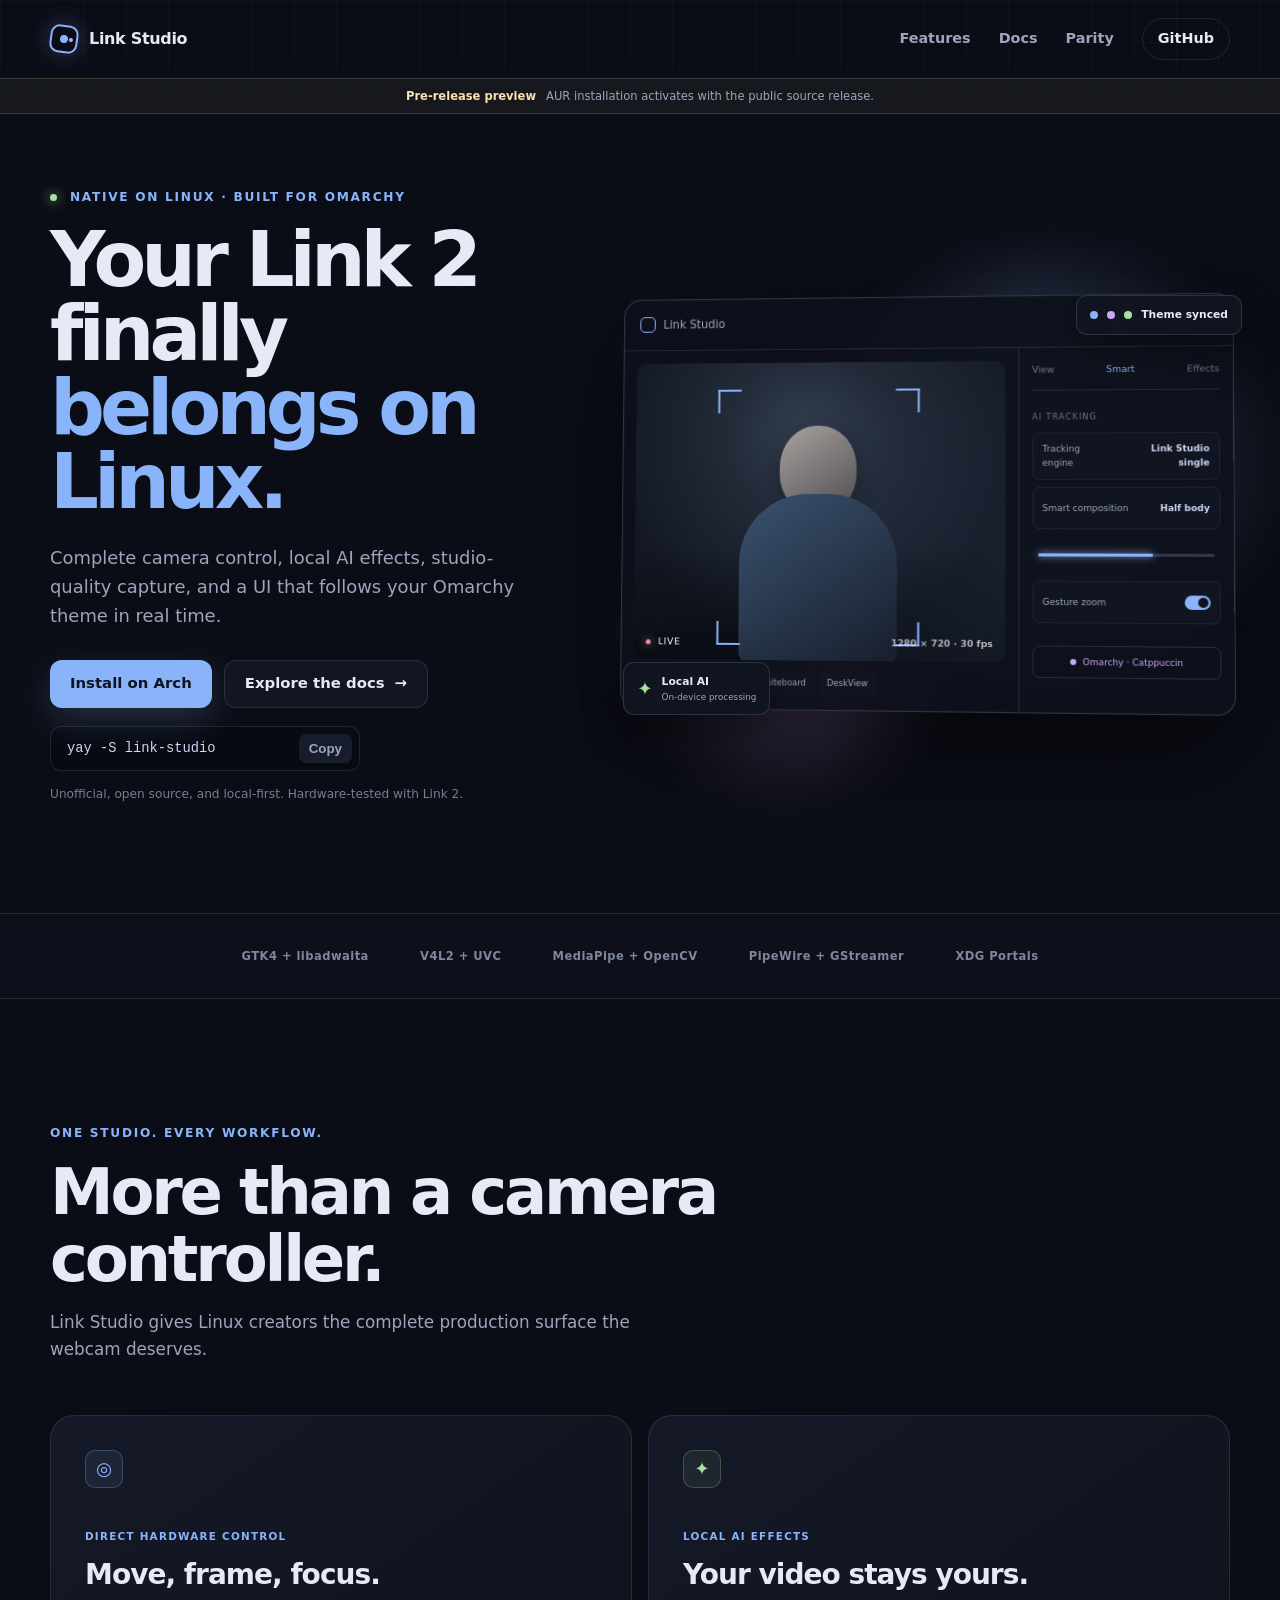
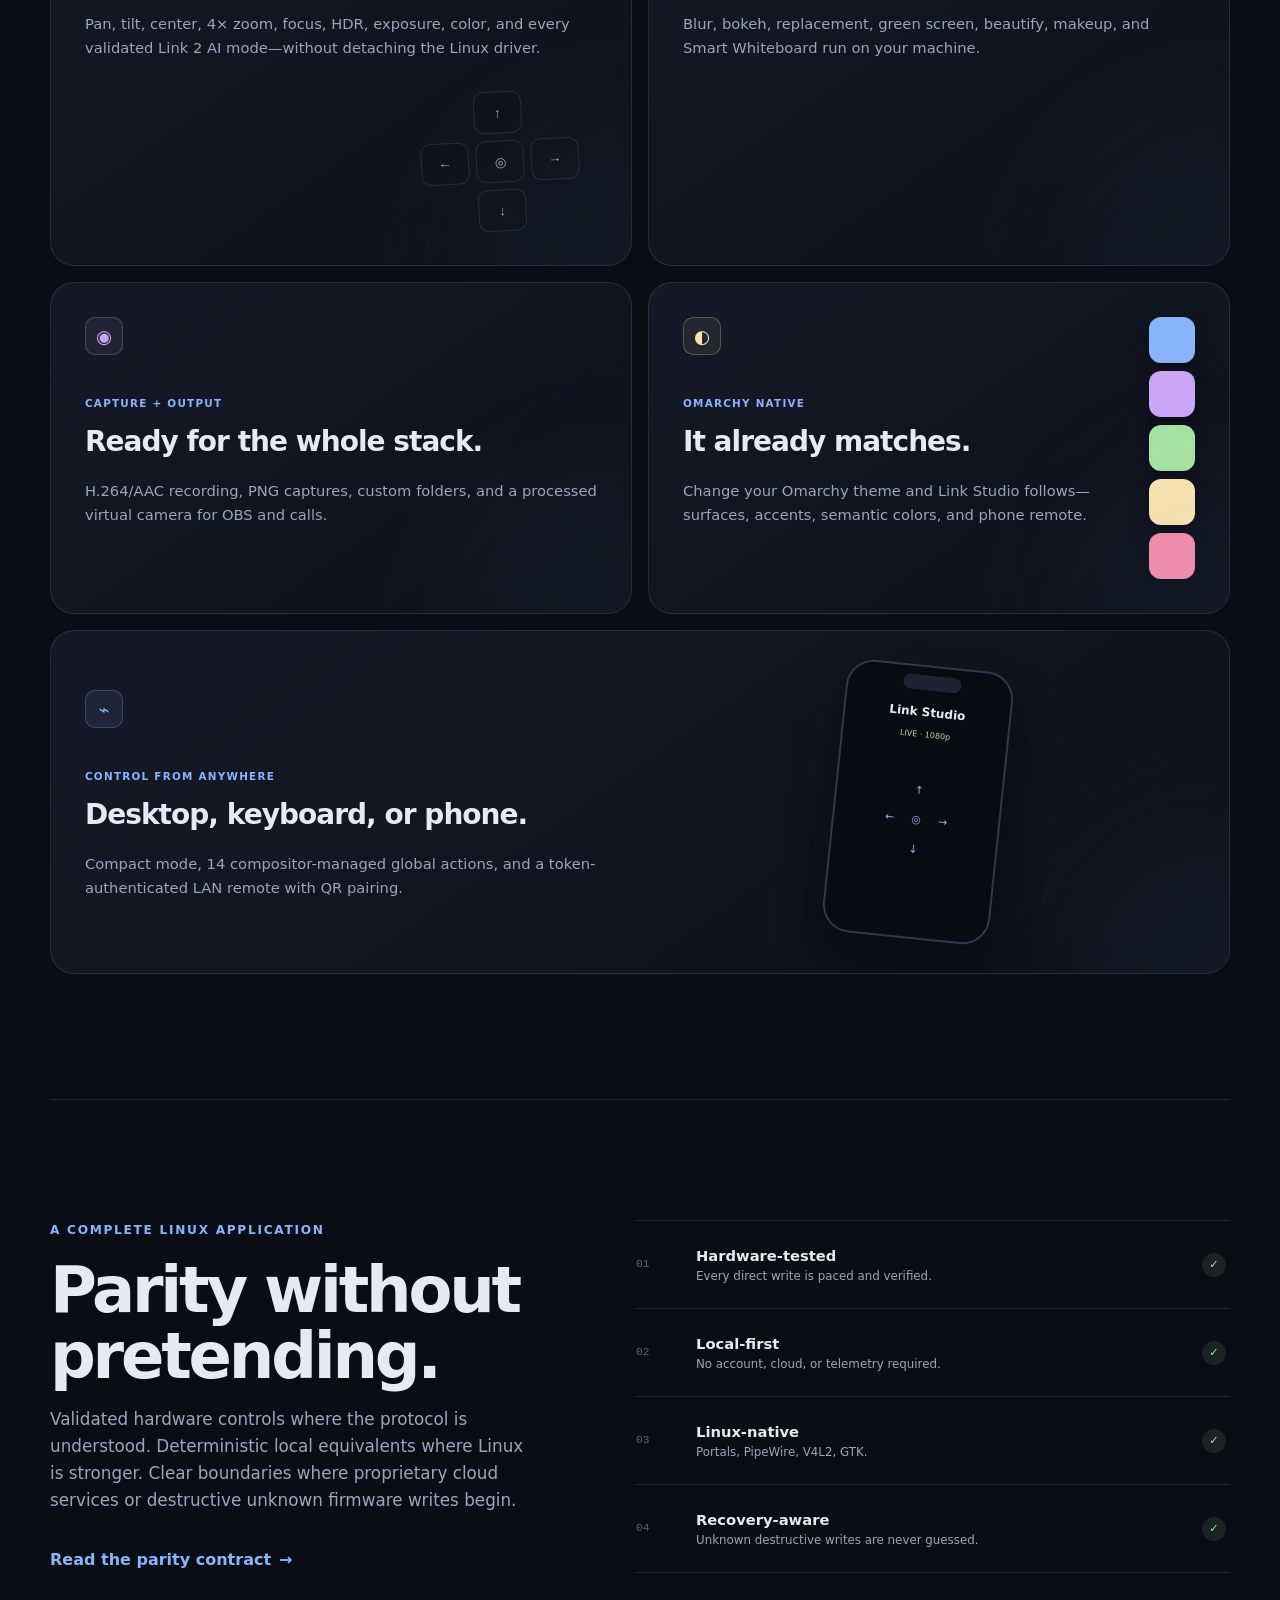
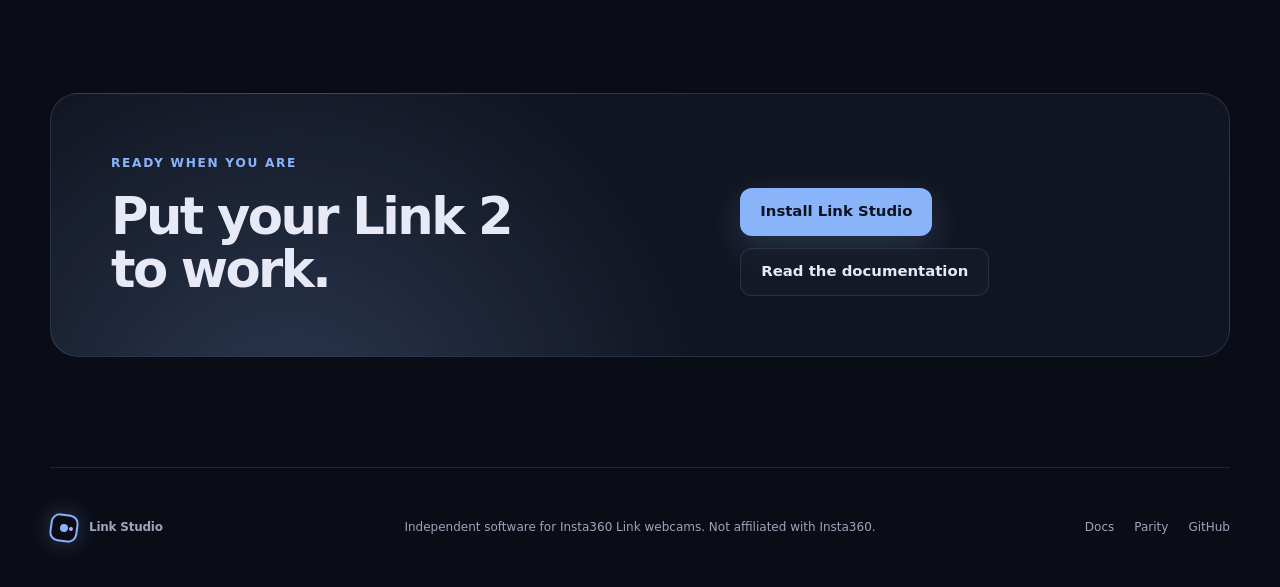
==== site/index.html @ 76ee7421 "Initial Link Studio 1.0 release" ====
<!doctype html>
<html lang="en">
  <head>
    <meta charset="utf-8">
    <meta name="viewport" content="width=device-width, initial-scale=1">
    <meta name="theme-color" content="#101019">
    <meta name="description" content="Link Studio is the complete native Linux controller for Insta360 Link webcams, built for Omarchy.">
    <meta property="og:title" content="Link Studio — Insta360 Link control for Linux">
    <meta property="og:description" content="Native controls, local AI effects, recording, remote control, and automatic Omarchy theming.">
    <meta property="og:type" content="website">
    <meta property="og:url" content="https://jweaver60.github.io/link-studio/">
    <meta property="og:image" content="https://jweaver60.github.io/link-studio/assets/og.png">
    <meta name="twitter:card" content="summary_large_image">
    <meta name="twitter:title" content="Link Studio — Insta360 Link control for Linux">
    <meta name="twitter:description" content="Your Link 2 finally belongs on Linux.">
    <meta name="twitter:image" content="https://jweaver60.github.io/link-studio/assets/og.png">
    <title>Link Studio — Insta360 Link control for Linux</title>
    <link rel="stylesheet" href="assets/styles.css">
    <script src="assets/site.js" defer></script>
  </head>
  <body>
    <a class="skip-link" href="#main">Skip to content</a>
    <header class="site-header">
      <a class="brand" href="./" aria-label="Link Studio home">
        <span class="brand-mark" aria-hidden="true"><span></span></span>
        <span>Link Studio</span>
      </a>
      <nav aria-label="Main navigation">
        <a href="#features">Features</a>
        <a href="docs/">Docs</a>
        <a href="docs/parity.html">Parity</a>
        <a class="nav-github" href="https://github.com/jweaver60/link-studio">GitHub</a>
      </nav>
    </header>
    <div class="preview-banner"><strong>Pre-release preview</strong><span>AUR installation activates with the public source release.</span></div>

    <main id="main">
      <section class="hero section-shell">
        <div class="hero-copy">
          <p class="eyebrow"><span class="status-dot"></span> Native on Linux · Built for Omarchy</p>
          <h1>Your Link 2 finally<br><span>belongs on Linux.</span></h1>
          <p class="hero-lede">Complete camera control, local AI effects, studio-quality capture,
            and a UI that follows your Omarchy theme in real time.</p>
          <div class="hero-actions">
            <a class="button primary" href="docs/installation.html">Install on Arch</a>
            <a class="button secondary" href="docs/">Explore the docs <span aria-hidden="true">→</span></a>
          </div>
          <div class="install-command" aria-label="Install command">
            <code>yay -S link-studio</code>
            <button type="button" data-copy="yay -S link-studio" aria-label="Copy install command">Copy</button>
          </div>
          <p class="microcopy">Unofficial, open source, and local-first. Hardware-tested with Link 2.</p>
        </div>

        <div class="product-stage" aria-label="Stylized Link Studio application preview">
          <div class="ambient ambient-one"></div>
          <div class="ambient ambient-two"></div>
          <div class="app-window">
            <div class="window-bar">
              <div class="window-title"><span class="mini-mark"></span> Link Studio</div>
              <div class="window-device"><span class="status-dot"></span> Insta360 Link 2</div>
            </div>
            <div class="app-body">
              <div class="preview-pane">
                <div class="camera-feed">
                  <div class="focus-frame"><span></span><span></span><span></span><span></span></div>
                  <div class="subject-silhouette" aria-hidden="true">
                    <span class="head"></span><span class="body"></span>
                  </div>
                  <div class="feed-label"><span class="live-dot"></span> LIVE <b>1280 × 720 · 30 fps</b></div>
                </div>
                <div class="mode-row">
                  <span class="mode active">Normal</span><span class="mode">AI Tracking</span>
                  <span class="mode">Whiteboard</span><span class="mode">DeskView</span>
                </div>
              </div>
              <div class="control-pane">
                <div class="control-tabs"><span>View</span><span class="active">Smart</span><span>Effects</span></div>
                <p class="control-label">AI TRACKING</p>
                <div class="control-row"><span>Tracking engine</span><b>Link Studio single</b></div>
                <div class="control-row"><span>Smart composition</span><b>Half body</b></div>
                <div class="slider"><span></span></div>
                <div class="switch-row"><span>Gesture zoom</span><i></i></div>
                <div class="theme-chip"><span></span> Omarchy · Catppuccin</div>
              </div>
            </div>
          </div>
          <div class="float-card float-ai"><span class="float-icon">✦</span><div><b>Local AI</b><small>On-device processing</small></div></div>
          <div class="float-card float-theme"><span class="palette-dot blue"></span><span class="palette-dot mauve"></span><span class="palette-dot green"></span><b>Theme synced</b></div>
        </div>
      </section>

      <section class="trust-strip" aria-label="Highlights">
        <span>GTK4 + libadwaita</span><span>V4L2 + UVC</span><span>MediaPipe + OpenCV</span>
        <span>PipeWire + GStreamer</span><span>XDG Portals</span>
      </section>

      <section class="features section-shell" id="features">
        <div class="section-heading">
          <p class="eyebrow">One studio. Every workflow.</p>
          <h2>More than a camera controller.</h2>
          <p>Link Studio gives Linux creators the complete production surface the webcam deserves.</p>
        </div>
        <div class="bento-grid">
          <article class="feature-card feature-large">
            <div class="feature-icon">◎</div>
            <p class="card-kicker">DIRECT HARDWARE CONTROL</p>
            <h3>Move, frame, focus.</h3>
            <p>Pan, tilt, center, 4× zoom, focus, HDR, exposure, color, and every validated Link 2 AI mode—without detaching the Linux driver.</p>
            <div class="ptz-demo" aria-hidden="true"><button>↑</button><button>←</button><button class="center">◎</button><button>→</button><button>↓</button></div>
          </article>
          <article class="feature-card">
            <div class="feature-icon accent-green">✦</div>
            <p class="card-kicker">LOCAL AI EFFECTS</p>
            <h3>Your video stays yours.</h3>
            <p>Blur, bokeh, replacement, green screen, beautify, makeup, and Smart Whiteboard run on your machine.</p>
          </article>
          <article class="feature-card">
            <div class="feature-icon accent-mauve">◉</div>
            <p class="card-kicker">CAPTURE + OUTPUT</p>
            <h3>Ready for the whole stack.</h3>
            <p>H.264/AAC recording, PNG captures, custom folders, and a processed virtual camera for OBS and calls.</p>
          </article>
          <article class="feature-card theme-card">
            <div>
              <div class="feature-icon accent-yellow">◐</div>
              <p class="card-kicker">OMARCHY NATIVE</p>
              <h3>It already matches.</h3>
              <p>Change your Omarchy theme and Link Studio follows—surfaces, accents, semantic colors, and phone remote.</p>
            </div>
            <div class="palette" aria-label="Catppuccin-inspired color palette">
              <span style="--swatch:#89b4fa"></span><span style="--swatch:#cba6f7"></span>
              <span style="--swatch:#a6e3a1"></span><span style="--swatch:#f9e2af"></span>
              <span style="--swatch:#f38ba8"></span>
            </div>
          </article>
          <article class="feature-card feature-wide">
            <div class="feature-copy">
              <div class="feature-icon">⌁</div>
              <p class="card-kicker">CONTROL FROM ANYWHERE</p>
              <h3>Desktop, keyboard, or phone.</h3>
              <p>Compact mode, 14 compositor-managed global actions, and a token-authenticated LAN remote with QR pairing.</p>
            </div>
            <div class="remote-demo" aria-hidden="true"><div class="phone"><span class="notch"></span><b>Link Studio</b><small>LIVE · 1080p</small><div class="remote-pad">↑<br>← ◎ →<br>↓</div></div></div>
          </article>
        </div>
      </section>

      <section class="parity-section section-shell">
        <div class="parity-copy">
          <p class="eyebrow">A complete Linux application</p>
          <h2>Parity without pretending.</h2>
          <p>Validated hardware controls where the protocol is understood. Deterministic local equivalents where Linux is stronger. Clear boundaries where proprietary cloud services or destructive unknown firmware writes begin.</p>
          <a class="text-link" href="docs/parity.html">Read the parity contract <span aria-hidden="true">→</span></a>
        </div>
        <div class="parity-list">
          <div><span>01</span><p><b>Hardware-tested</b><small>Every direct write is paced and verified.</small></p><i>✓</i></div>
          <div><span>02</span><p><b>Local-first</b><small>No account, cloud, or telemetry required.</small></p><i>✓</i></div>
          <div><span>03</span><p><b>Linux-native</b><small>Portals, PipeWire, V4L2, GTK.</small></p><i>✓</i></div>
          <div><span>04</span><p><b>Recovery-aware</b><small>Unknown destructive writes are never guessed.</small></p><i>✓</i></div>
        </div>
      </section>

      <section class="cta section-shell">
        <div>
          <p class="eyebrow">Ready when you are</p>
          <h2>Put your Link 2 to work.</h2>
        </div>
        <div class="cta-actions">
          <a class="button primary" href="docs/installation.html">Install Link Studio</a>
          <a class="button secondary" href="docs/">Read the documentation</a>
        </div>
      </section>
    </main>

    <footer>
      <div class="brand"><span class="brand-mark" aria-hidden="true"><span></span></span><span>Link Studio</span></div>
      <p>Independent software for Insta360 Link webcams. Not affiliated with Insta360.</p>
      <div><a href="docs/">Docs</a><a href="docs/parity.html">Parity</a><a href="https://github.com/jweaver60/link-studio">GitHub</a></div>
    </footer>
    <div class="copy-toast" role="status" aria-live="polite">Copied to clipboard</div>
  </body>
</html>
---- site/assets/styles.css ----
:root {
  color-scheme: dark;
  --bg: #0b0d16;
  --surface: #111521;
  --surface-2: #181d2c;
  --line: rgba(205, 214, 244, 0.12);
  --text: #e7eaf6;
  --muted: #9ca5bc;
  --blue: #89b4fa;
  --blue-bright: #a6c8ff;
  --green: #a6e3a1;
  --mauve: #cba6f7;
  --yellow: #f9e2af;
  --red: #f38ba8;
  --max: 1180px;
  --radius: 24px;
  font-family: Inter, ui-sans-serif, system-ui, -apple-system, BlinkMacSystemFont, "Segoe UI", sans-serif;
}

* { box-sizing: border-box; }
html { scroll-behavior: smooth; }
body { margin: 0; background: var(--bg); color: var(--text); line-height: 1.6; overflow-x: hidden; }
body::before { content: ""; position: fixed; inset: 0; z-index: -2; background-image: linear-gradient(rgba(137,180,250,.035) 1px, transparent 1px), linear-gradient(90deg, rgba(137,180,250,.035) 1px, transparent 1px); background-size: 42px 42px; mask-image: linear-gradient(to bottom, black, transparent 75%); }
a { color: inherit; text-decoration: none; }
button, a { -webkit-tap-highlight-color: transparent; }
.skip-link { position: fixed; left: 1rem; top: -4rem; z-index: 100; padding: .7rem 1rem; background: var(--blue); color: #10131d; border-radius: 10px; font-weight: 750; }
.skip-link:focus { top: 1rem; }
.site-header { width: min(calc(100% - 40px), var(--max)); height: 78px; margin: 0 auto; display: flex; align-items: center; justify-content: space-between; }
.brand { display: inline-flex; gap: 11px; align-items: center; font-weight: 780; letter-spacing: -.02em; }
.brand-mark { width: 28px; height: 28px; display: grid; place-items: center; border: 2px solid var(--blue); border-radius: 9px; transform: rotate(8deg); box-shadow: 0 0 22px rgba(137,180,250,.28); }
.brand-mark span { display: block; width: 8px; height: 8px; background: var(--blue); border-radius: 50%; box-shadow: 7px 0 0 -2px var(--mauve); }
nav { display: flex; align-items: center; gap: 28px; color: var(--muted); font-size: .9rem; font-weight: 620; }
nav a:hover, nav a:focus-visible { color: var(--text); }
.nav-github { padding: 8px 15px; border: 1px solid var(--line); border-radius: 999px; color: var(--text); }
.preview-banner { min-height: 36px; padding: 7px 20px; display: flex; align-items: center; justify-content: center; gap: 10px; border-block: 1px solid rgba(249,226,175,.16); background: rgba(249,226,175,.05); color: var(--muted); font-size: .72rem; }
.preview-banner strong { color: var(--yellow); }
.section-shell { width: min(calc(100% - 40px), var(--max)); margin-inline: auto; }
.hero { min-height: 690px; padding: 74px 0 96px; display: grid; grid-template-columns: .9fr 1.1fr; align-items: center; gap: 64px; }
.eyebrow { margin: 0 0 16px; color: var(--blue); font-size: .76rem; letter-spacing: .14em; text-transform: uppercase; font-weight: 820; }
.status-dot, .live-dot { display: inline-block; width: 7px; height: 7px; margin-right: 7px; background: var(--green); border-radius: 50%; box-shadow: 0 0 12px rgba(166,227,161,.85); }
h1, h2, h3, p { text-wrap: pretty; }
h1 { margin: 0; max-width: 700px; font-size: clamp(3.2rem, 6vw, 5.9rem); line-height: .96; letter-spacing: -.065em; font-weight: 820; }
h1 span { color: var(--blue); }
.hero-lede { max-width: 590px; margin: 26px 0 30px; font-size: 1.12rem; color: var(--muted); }
.hero-actions, .cta-actions { display: flex; align-items: center; gap: 12px; flex-wrap: wrap; }
.button { min-height: 48px; display: inline-flex; align-items: center; justify-content: center; gap: 10px; padding: 0 20px; border-radius: 12px; font-weight: 760; font-size: .93rem; transition: transform .18s ease, border-color .18s ease, background .18s ease; }
.button:hover { transform: translateY(-2px); }
.button:focus-visible, button:focus-visible, a:focus-visible { outline: 2px solid var(--blue); outline-offset: 3px; }
.button.primary { background: var(--blue); color: #10131d; box-shadow: 0 12px 36px rgba(137,180,250,.2); }
.button.secondary { border: 1px solid var(--line); background: rgba(24,29,44,.65); }
.install-command { width: fit-content; min-width: 310px; margin-top: 18px; padding: 7px 7px 7px 16px; display: flex; align-items: center; justify-content: space-between; gap: 18px; border: 1px solid var(--line); background: #080a11; border-radius: 11px; color: #cdd6f4; }
.install-command code { font-size: .86rem; }
.install-command button { appearance: none; border: 0; padding: 7px 10px; border-radius: 7px; background: var(--surface-2); color: var(--muted); cursor: pointer; font-weight: 700; }
.microcopy { margin-top: 14px; color: #747e95; font-size: .76rem; }
.product-stage { position: relative; min-height: 510px; display: grid; place-items: center; perspective: 1200px; }
.ambient { position: absolute; border-radius: 50%; filter: blur(40px); opacity: .28; }
.ambient-one { width: 360px; height: 360px; background: var(--blue); right: 0; top: 40px; }
.ambient-two { width: 240px; height: 240px; background: var(--mauve); left: 50px; bottom: 0; }
.app-window { position: relative; z-index: 2; width: min(650px, 100%); overflow: hidden; border: 1px solid rgba(205,214,244,.18); border-radius: 18px; background: rgba(13,16,27,.94); box-shadow: 0 38px 100px rgba(0,0,0,.55), 0 0 0 1px rgba(137,180,250,.04) inset; transform: rotateY(-4deg) rotateX(2deg); }
.window-bar { height: 52px; padding: 0 16px; display: flex; align-items: center; justify-content: space-between; border-bottom: 1px solid var(--line); font-size: .72rem; color: var(--muted); }
.window-title, .window-device { display: flex; align-items: center; gap: 8px; }
.window-device .status-dot { margin: 0; width: 6px; height: 6px; }
.mini-mark { width: 16px; height: 16px; border: 1px solid var(--blue); border-radius: 5px; }
.app-body { display: grid; grid-template-columns: 1fr 210px; min-height: 360px; }
.preview-pane { padding: 13px; border-right: 1px solid var(--line); }
.camera-feed { height: 300px; position: relative; overflow: hidden; border-radius: 11px; background: radial-gradient(circle at 47% 25%, #354052 0, #222a38 28%, #121722 69%); }
.camera-feed::before { content: ""; position: absolute; inset: 0; background: linear-gradient(115deg, transparent 45%, rgba(137,180,250,.07)), linear-gradient(to top, rgba(6,8,13,.64), transparent 38%); }
.subject-silhouette { position: absolute; left: 50%; bottom: -8px; width: 170px; height: 260px; transform: translateX(-50%); }
.subject-silhouette .head { position: absolute; width: 78px; height: 88px; left: 46px; top: 16px; background: linear-gradient(145deg, #a9a3a0, #504c50); border-radius: 48% 48% 44% 44%; box-shadow: 0 4px 25px rgba(0,0,0,.35); }
.subject-silhouette .body { position: absolute; left: 5px; bottom: 0; width: 160px; height: 175px; background: linear-gradient(145deg, #3a526f, #171d2b); border-radius: 70px 70px 18px 18px; }
.focus-frame { position: absolute; z-index: 3; width: 205px; height: 258px; left: 50%; top: 27px; transform: translateX(-50%); }
.focus-frame span { position: absolute; width: 24px; height: 24px; border-color: var(--blue); border-style: solid; }
.focus-frame span:nth-child(1) { left: 0; top: 0; border-width: 2px 0 0 2px; }
.focus-frame span:nth-child(2) { right: 0; top: 0; border-width: 2px 2px 0 0; }
.focus-frame span:nth-child(3) { left: 0; bottom: 0; border-width: 0 0 2px 2px; }
.focus-frame span:nth-child(4) { right: 0; bottom: 0; border-width: 0 2px 2px 0; }
.feed-label { position: absolute; left: 12px; right: 12px; bottom: 10px; z-index: 4; color: #fff; font-size: .58rem; letter-spacing: .08em; }
.feed-label b { float: right; color: rgba(255,255,255,.68); font-weight: 600; letter-spacing: 0; }
.live-dot { width: 5px; height: 5px; margin-right: 4px; background: var(--red); box-shadow: 0 0 8px rgba(243,139,168,.8); }
.mode-row { display: flex; gap: 5px; padding-top: 10px; }
.mode { padding: 5px 7px; font-size: .53rem; color: var(--muted); background: var(--surface); border: 1px solid transparent; border-radius: 6px; }
.mode.active { color: var(--blue); border-color: rgba(137,180,250,.25); background: rgba(137,180,250,.08); }
.control-pane { padding: 15px 13px; }
.control-tabs { display: flex; justify-content: space-between; padding-bottom: 12px; border-bottom: 1px solid var(--line); font-size: .58rem; color: #6f7890; }
.control-tabs .active { color: var(--blue); }
.control-label { margin: 20px 0 9px; font-size: .52rem; letter-spacing: .12em; color: #687188; }
.control-row, .switch-row { min-height: 42px; margin-bottom: 7px; padding: 8px 9px; display: flex; align-items: center; justify-content: space-between; gap: 8px; background: var(--surface); border: 1px solid rgba(205,214,244,.07); border-radius: 7px; font-size: .56rem; color: var(--muted); }
.control-row b { max-width: 90px; text-align: right; color: #cdd6f4; font-weight: 600; }
.slider { height: 3px; margin: 24px 6px; border-radius: 5px; background: #30374a; }
.slider span { display: block; width: 65%; height: 100%; background: var(--blue); box-shadow: 0 0 7px var(--blue); }
.switch-row i { width: 25px; height: 14px; position: relative; border-radius: 10px; background: var(--blue); }
.switch-row i::after { content: ""; position: absolute; right: 2px; top: 2px; width: 10px; height: 10px; border-radius: 50%; background: #10131d; }
.theme-chip { margin-top: 22px; padding: 8px; text-align: center; border: 1px solid rgba(203,166,247,.17); border-radius: 7px; color: var(--mauve); font-size: .55rem; }
.theme-chip span { display: inline-block; width: 6px; height: 6px; margin-right: 4px; border-radius: 50%; background: var(--mauve); }
.float-card { position: absolute; z-index: 4; padding: 10px 13px; display: flex; align-items: center; gap: 9px; border: 1px solid rgba(205,214,244,.15); border-radius: 11px; background: rgba(17,21,33,.92); box-shadow: 0 16px 40px rgba(0,0,0,.36); backdrop-filter: blur(12px); }
.float-ai { left: 7px; bottom: 42px; }
.float-ai b, .float-ai small { display: block; }
.float-ai b, .float-theme b { font-size: .67rem; }
.float-ai small { color: var(--muted); font-size: .55rem; }
.float-icon { color: var(--green); font-size: 1.15rem; }
.float-theme { top: 48px; right: -12px; }
.palette-dot { width: 8px; height: 8px; border-radius: 50%; }
.palette-dot.blue { background: var(--blue); }.palette-dot.mauve { background: var(--mauve); }.palette-dot.green { background: var(--green); }
.trust-strip { min-height: 86px; padding: 0 20px; display: flex; align-items: center; justify-content: center; gap: clamp(20px, 4vw, 56px); flex-wrap: wrap; border-block: 1px solid var(--line); background: rgba(17,21,33,.5); color: #7e879d; font-size: .72rem; font-weight: 730; letter-spacing: .04em; }
.features { padding: 125px 0; }
.section-heading { max-width: 720px; margin-bottom: 52px; }
h2 { margin: 0; font-size: clamp(2.4rem, 5vw, 4.2rem); line-height: 1.04; letter-spacing: -.05em; }
.section-heading > p:last-child, .parity-copy > p:not(.eyebrow) { max-width: 620px; color: var(--muted); font-size: 1.05rem; }
.bento-grid { display: grid; grid-template-columns: repeat(2, 1fr); gap: 16px; }
.feature-card { min-height: 330px; position: relative; overflow: hidden; padding: 34px; border: 1px solid var(--line); border-radius: var(--radius); background: linear-gradient(145deg, rgba(24,29,44,.8), rgba(14,17,27,.86)); }
.feature-card::after { content: ""; width: 260px; height: 260px; position: absolute; right: -120px; bottom: -140px; border-radius: 50%; background: var(--blue); filter: blur(90px); opacity: .08; }
.feature-large { min-height: 430px; }
.feature-wide { grid-column: 1 / -1; min-height: 310px; display: grid; grid-template-columns: 1fr 1fr; }
.feature-icon { width: 38px; height: 38px; display: grid; place-items: center; margin-bottom: 40px; border: 1px solid rgba(137,180,250,.26); border-radius: 10px; color: var(--blue); background: rgba(137,180,250,.08); font-size: 1.15rem; }
.accent-green { color: var(--green); border-color: rgba(166,227,161,.25); background: rgba(166,227,161,.07); }
.accent-mauve { color: var(--mauve); border-color: rgba(203,166,247,.25); background: rgba(203,166,247,.07); }
.accent-yellow { color: var(--yellow); border-color: rgba(249,226,175,.25); background: rgba(249,226,175,.07); }
.card-kicker { margin: 0 0 8px; color: var(--blue); font-size: .65rem; font-weight: 820; letter-spacing: .12em; }
.feature-card h3 { margin: 0; font-size: 1.75rem; letter-spacing: -.035em; }
.feature-card > p:not(.card-kicker), .feature-copy > p:not(.card-kicker), .theme-card > div > p:not(.card-kicker) { max-width: 530px; color: var(--muted); font-size: .92rem; }
.ptz-demo { width: 176px; display: grid; grid-template-columns: repeat(3, 48px); gap: 7px; margin: 32px 0 0 auto; transform: rotate(-3deg); }
.ptz-demo button { width: 48px; height: 42px; border: 1px solid var(--line); border-radius: 10px; background: #0e111b; color: var(--muted); }
.ptz-demo button:first-child, .ptz-demo button:last-child { grid-column: 2; }.ptz-demo button:nth-child(2) { grid-row: 2; }.ptz-demo .center { grid-row: 2; }.ptz-demo button:nth-child(4) { grid-row: 2; }
.theme-card { display: flex; justify-content: space-between; gap: 30px; }
.palette { align-self: flex-end; display: flex; flex-direction: column; gap: 8px; }
.palette span { display: block; width: 46px; height: 46px; border-radius: 12px; background: var(--swatch); box-shadow: 0 8px 20px rgba(0,0,0,.24); }
.feature-copy { align-self: center; }
.remote-demo { display: grid; place-items: center; }
.phone { width: 168px; height: 274px; position: relative; padding: 36px 15px 15px; border: 2px solid #30384b; border-radius: 28px; background: #090b12; box-shadow: 0 25px 45px rgba(0,0,0,.38); text-align: center; transform: rotate(6deg); }
.notch { position: absolute; top: 8px; left: 55px; width: 58px; height: 15px; border-radius: 10px; background: #1d2331; }
.phone b, .phone small { display: block; }.phone b { font-size: .75rem; }.phone small { margin-top: 7px; color: var(--green); font-size: .5rem; }
.remote-pad { margin-top: 34px; line-height: 2.7; color: var(--blue); font-size: .68rem; word-spacing: 14px; }
.parity-section { padding: 120px 0; display: grid; grid-template-columns: .9fr 1.1fr; gap: 100px; align-items: center; border-top: 1px solid var(--line); }
.text-link { display: inline-flex; gap: 8px; margin-top: 16px; color: var(--blue); font-weight: 760; }
.parity-list { border-top: 1px solid var(--line); }
.parity-list > div { min-height: 88px; display: grid; grid-template-columns: 42px 1fr 28px; align-items: center; gap: 18px; border-bottom: 1px solid var(--line); }
.parity-list > div > span { color: #596176; font-family: ui-monospace, monospace; font-size: .7rem; }
.parity-list p { margin: 0; }.parity-list b, .parity-list small { display: block; }.parity-list b { font-size: .92rem; }.parity-list small { color: var(--muted); font-size: .74rem; }
.parity-list i { display: grid; place-items: center; width: 24px; height: 24px; border-radius: 50%; background: rgba(166,227,161,.1); color: var(--green); font-style: normal; font-size: .7rem; }
.cta { margin-bottom: 110px; padding: 60px; display: flex; justify-content: space-between; align-items: end; gap: 30px; border: 1px solid rgba(137,180,250,.18); border-radius: 28px; background: radial-gradient(circle at 20% 130%, rgba(137,180,250,.22), transparent 42%), var(--surface); }
.cta h2 { font-size: clamp(2.2rem, 4vw, 3.4rem); }
footer { width: min(calc(100% - 40px), var(--max)); min-height: 120px; margin: 0 auto; display: grid; grid-template-columns: 1fr 1.5fr 1fr; align-items: center; gap: 24px; border-top: 1px solid var(--line); color: var(--muted); font-size: .75rem; }
footer p { text-align: center; } footer > div:last-child { display: flex; justify-content: flex-end; gap: 20px; }
.copy-toast { position: fixed; z-index: 100; left: 50%; bottom: 24px; padding: 10px 16px; transform: translate(-50%, 80px); opacity: 0; border: 1px solid var(--line); border-radius: 10px; background: var(--surface-2); color: var(--text); font-size: .8rem; transition: .2s ease; }
.copy-toast.visible { transform: translate(-50%, 0); opacity: 1; }

@media (max-width: 900px) {
  nav a:not(.nav-github) { display: none; }
  .hero { grid-template-columns: 1fr; padding-top: 60px; }
  .hero-copy { text-align: center; }.hero-lede { margin-inline: auto; }.hero-actions { justify-content: center; }.install-command { margin-inline: auto; }.product-stage { min-height: 490px; }
  .parity-section { grid-template-columns: 1fr; gap: 50px; }
  .cta { align-items: flex-start; flex-direction: column; }
}

@media (max-width: 650px) {
  .section-shell, .site-header, footer { width: min(calc(100% - 28px), var(--max)); }
  .site-header { height: 66px; }
  .preview-banner { align-items: flex-start; flex-direction: column; gap: 0; }
  h1 { font-size: clamp(3rem, 15vw, 4.4rem); }
  .hero { padding: 48px 0 70px; gap: 30px; }
  .product-stage { min-height: 370px; }
  .app-window { transform: none; }.app-body { grid-template-columns: 1fr 150px; }.camera-feed { height: 220px; }.subject-silhouette { transform: translateX(-50%) scale(.75); transform-origin: bottom; }.focus-frame { height: 190px; width: 150px; }.control-pane { padding: 11px 8px; }.control-row { font-size: .48rem; }.float-card { display: none; }
  .trust-strip { padding-block: 24px; }
  .features { padding: 90px 0; }.bento-grid { grid-template-columns: 1fr; }.feature-wide { grid-column: auto; grid-template-columns: 1fr; }.feature-card { padding: 27px; }.remote-demo { margin-top: 20px; }
  .theme-card { flex-direction: column; }.palette { flex-direction: row; align-self: flex-start; }.palette span { width: 38px; height: 38px; }
  .parity-section { padding: 90px 0; }.cta { padding: 36px 27px; margin-bottom: 70px; }
  footer { padding: 30px 0; grid-template-columns: 1fr; text-align: center; }footer p { text-align: center; }footer > div:last-child { justify-content: center; }
}

@media (prefers-reduced-motion: reduce) {
  html { scroll-behavior: auto; }
  *, *::before, *::after { transition-duration: .01ms !important; animation-duration: .01ms !important; }
}
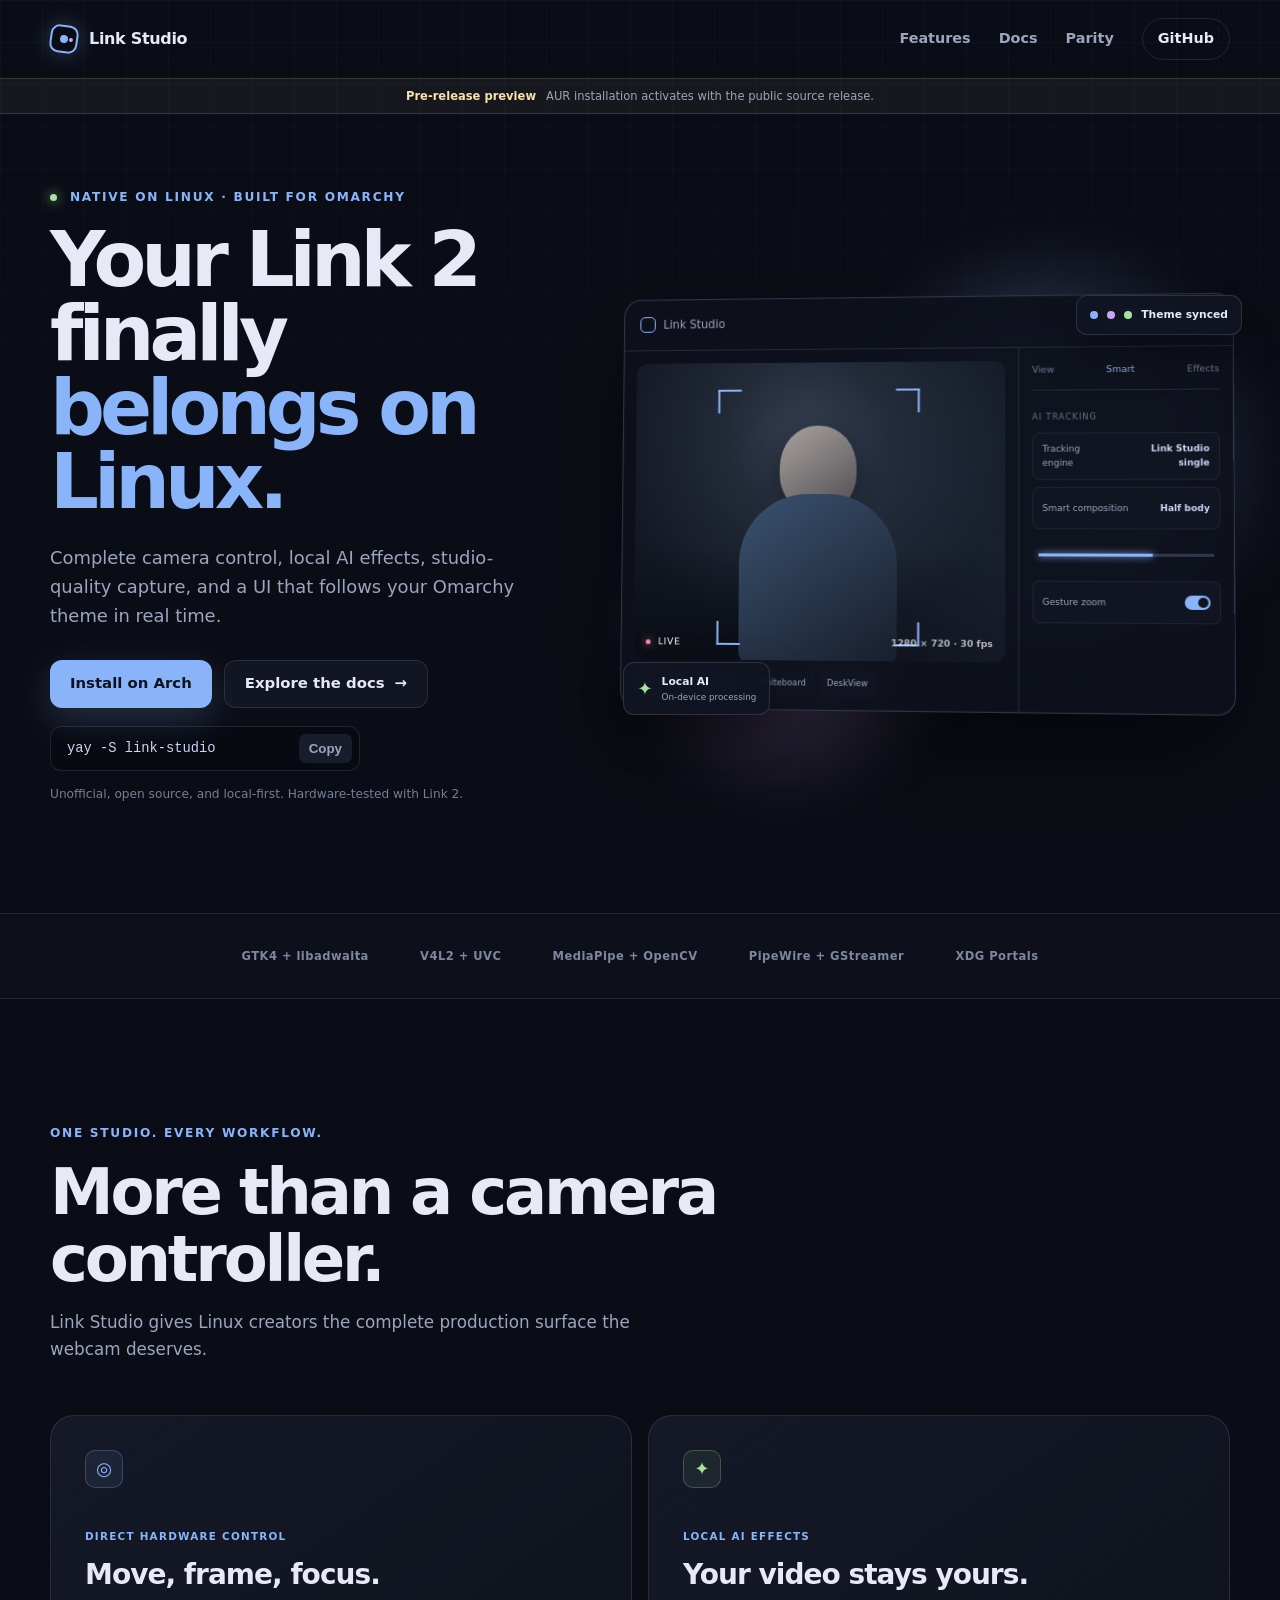
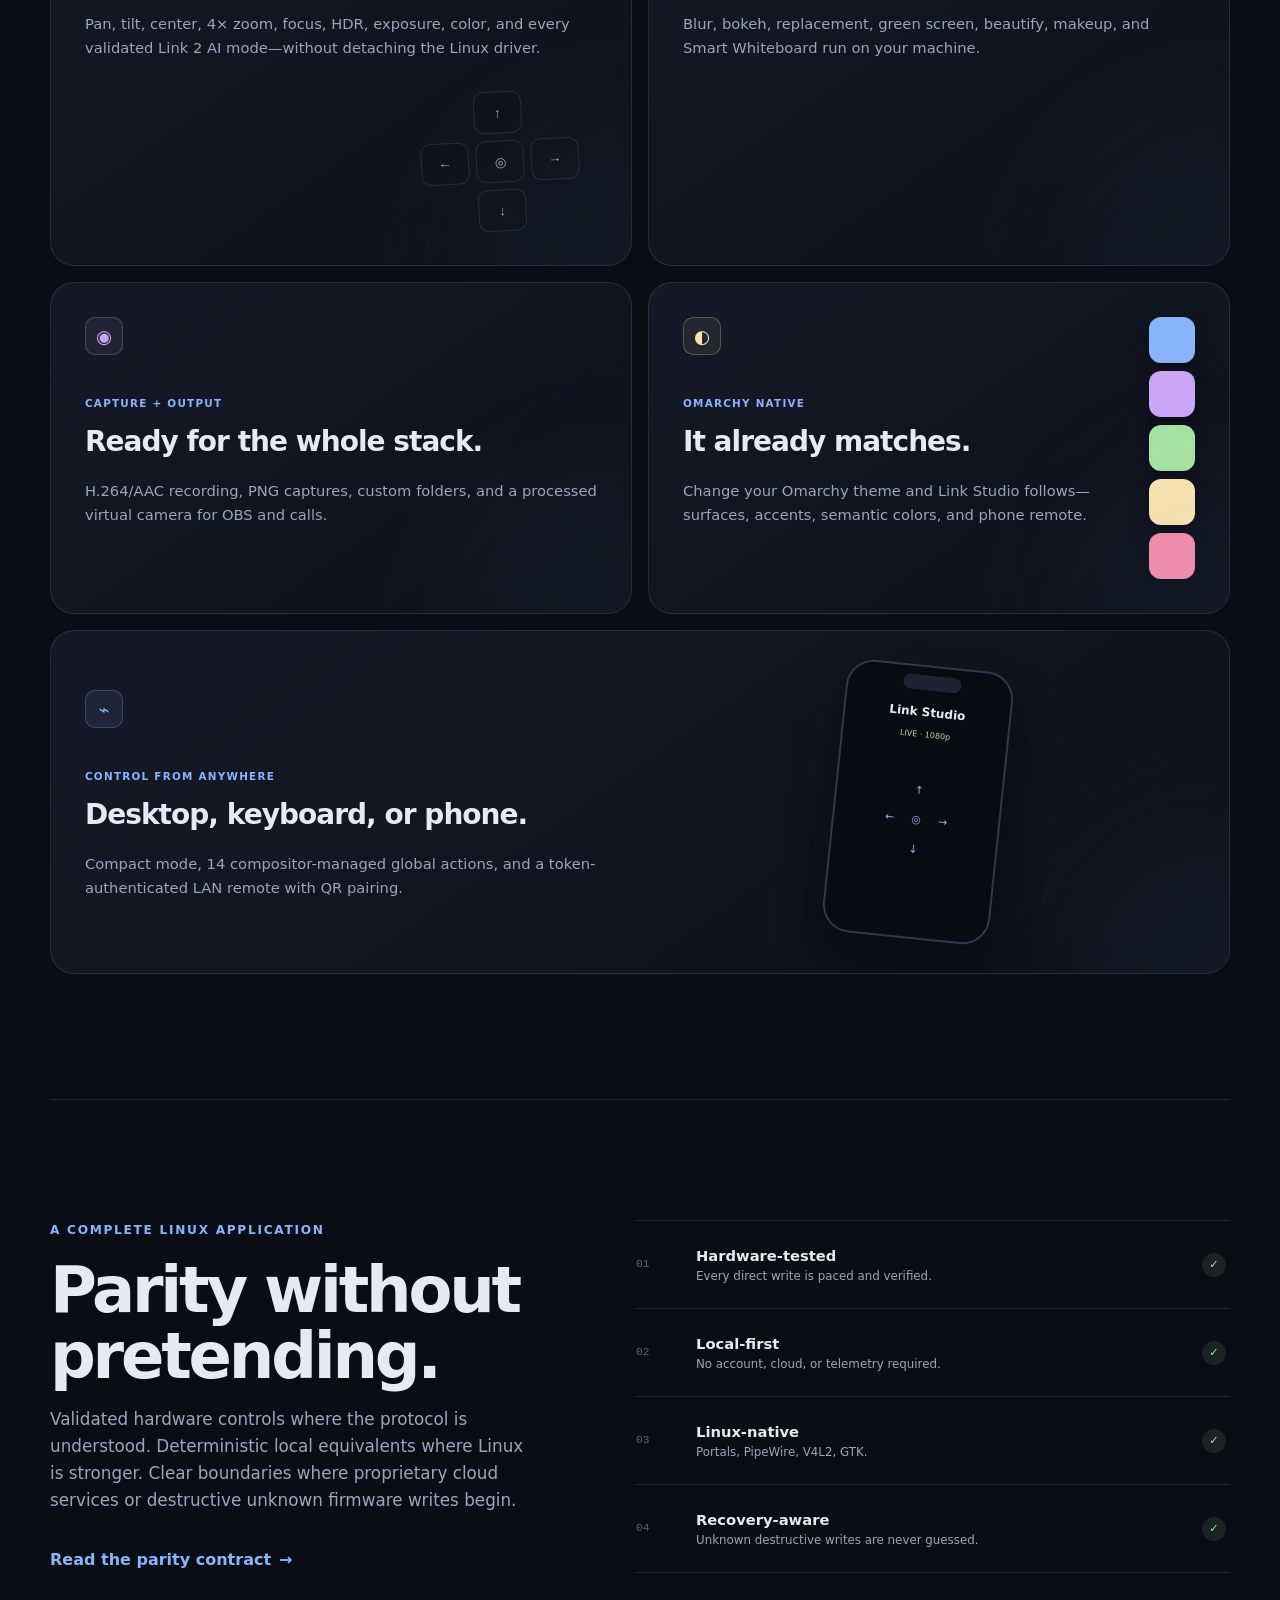
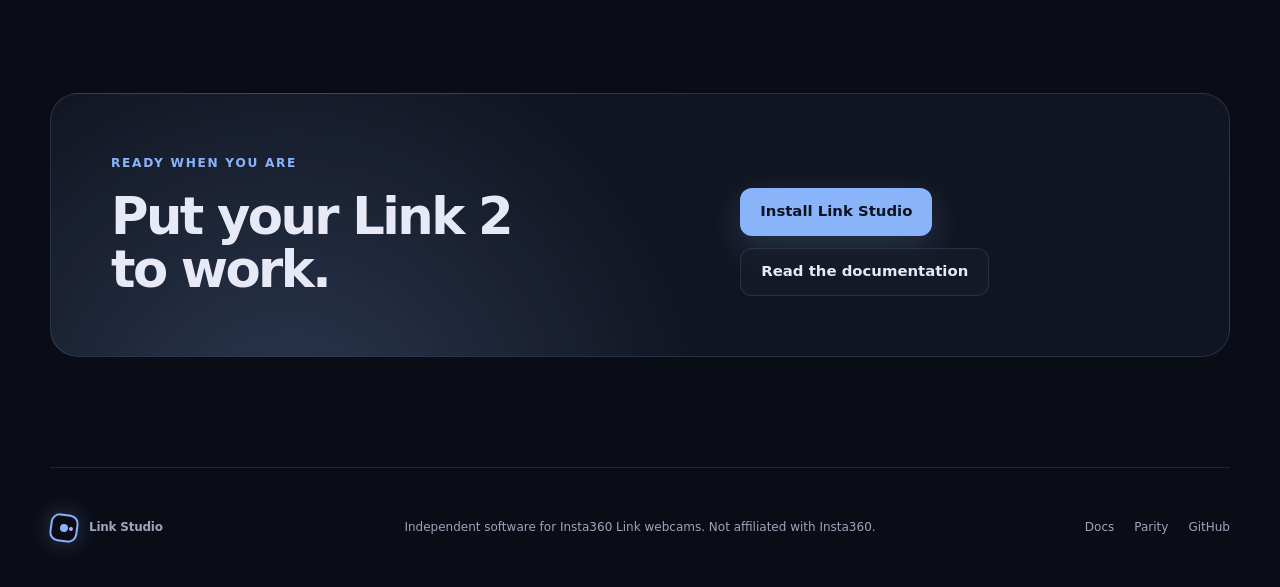
==== commit 2bc5d430: "Hide theme identity from the interface" ====
--- a/site/index.html
+++ b/site/index.html
@@ -81,7 +81,6 @@
                 <div class="control-row"><span>Smart composition</span><b>Half body</b></div>
                 <div class="slider"><span></span></div>
                 <div class="switch-row"><span>Gesture zoom</span><i></i></div>
-                <div class="theme-chip"><span></span> Omarchy · Catppuccin</div>
               </div>
             </div>
           </div>
--- a/site/assets/styles.css
+++ b/site/assets/styles.css
@@ -90,8 +90,6 @@
 .slider span { display: block; width: 65%; height: 100%; background: var(--blue); box-shadow: 0 0 7px var(--blue); }
 .switch-row i { width: 25px; height: 14px; position: relative; border-radius: 10px; background: var(--blue); }
 .switch-row i::after { content: ""; position: absolute; right: 2px; top: 2px; width: 10px; height: 10px; border-radius: 50%; background: #10131d; }
-.theme-chip { margin-top: 22px; padding: 8px; text-align: center; border: 1px solid rgba(203,166,247,.17); border-radius: 7px; color: var(--mauve); font-size: .55rem; }
-.theme-chip span { display: inline-block; width: 6px; height: 6px; margin-right: 4px; border-radius: 50%; background: var(--mauve); }
 .float-card { position: absolute; z-index: 4; padding: 10px 13px; display: flex; align-items: center; gap: 9px; border: 1px solid rgba(205,214,244,.15); border-radius: 11px; background: rgba(17,21,33,.92); box-shadow: 0 16px 40px rgba(0,0,0,.36); backdrop-filter: blur(12px); }
 .float-ai { left: 7px; bottom: 42px; }
 .float-ai b, .float-ai small { display: block; }
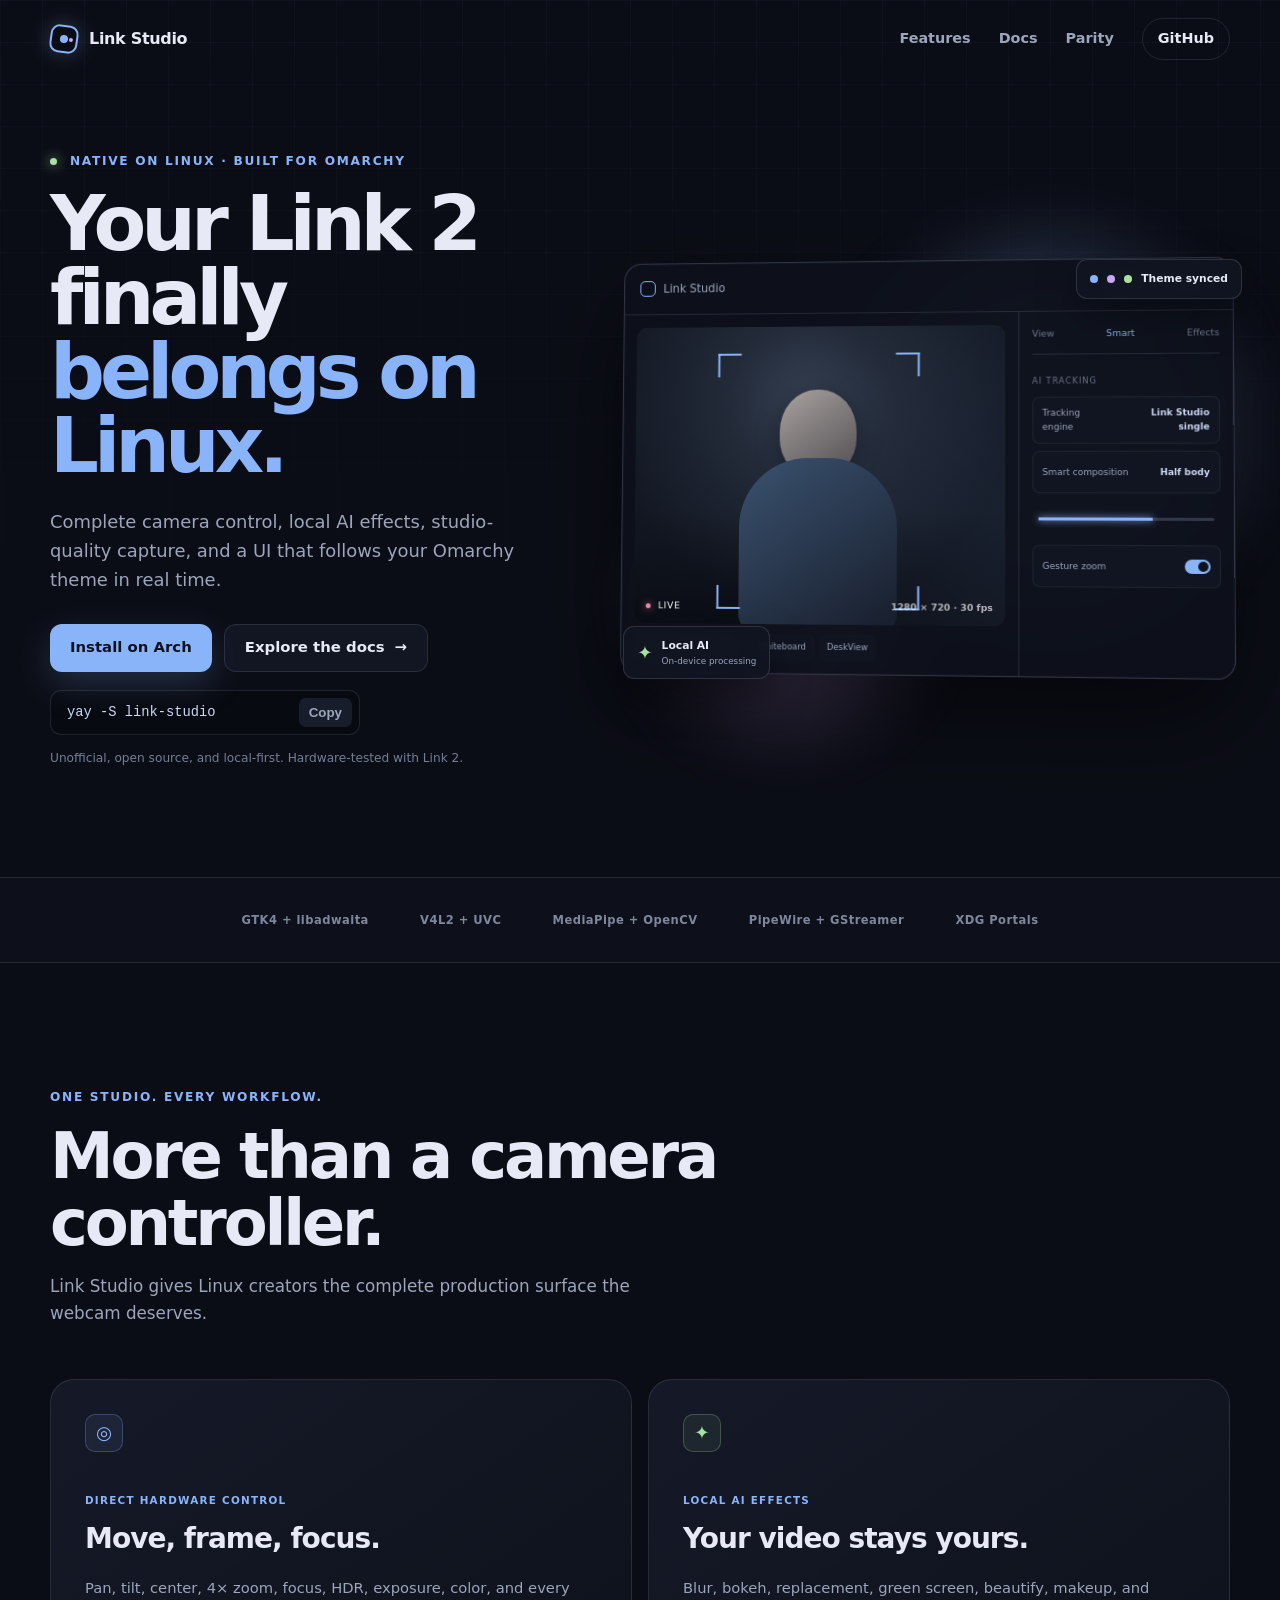
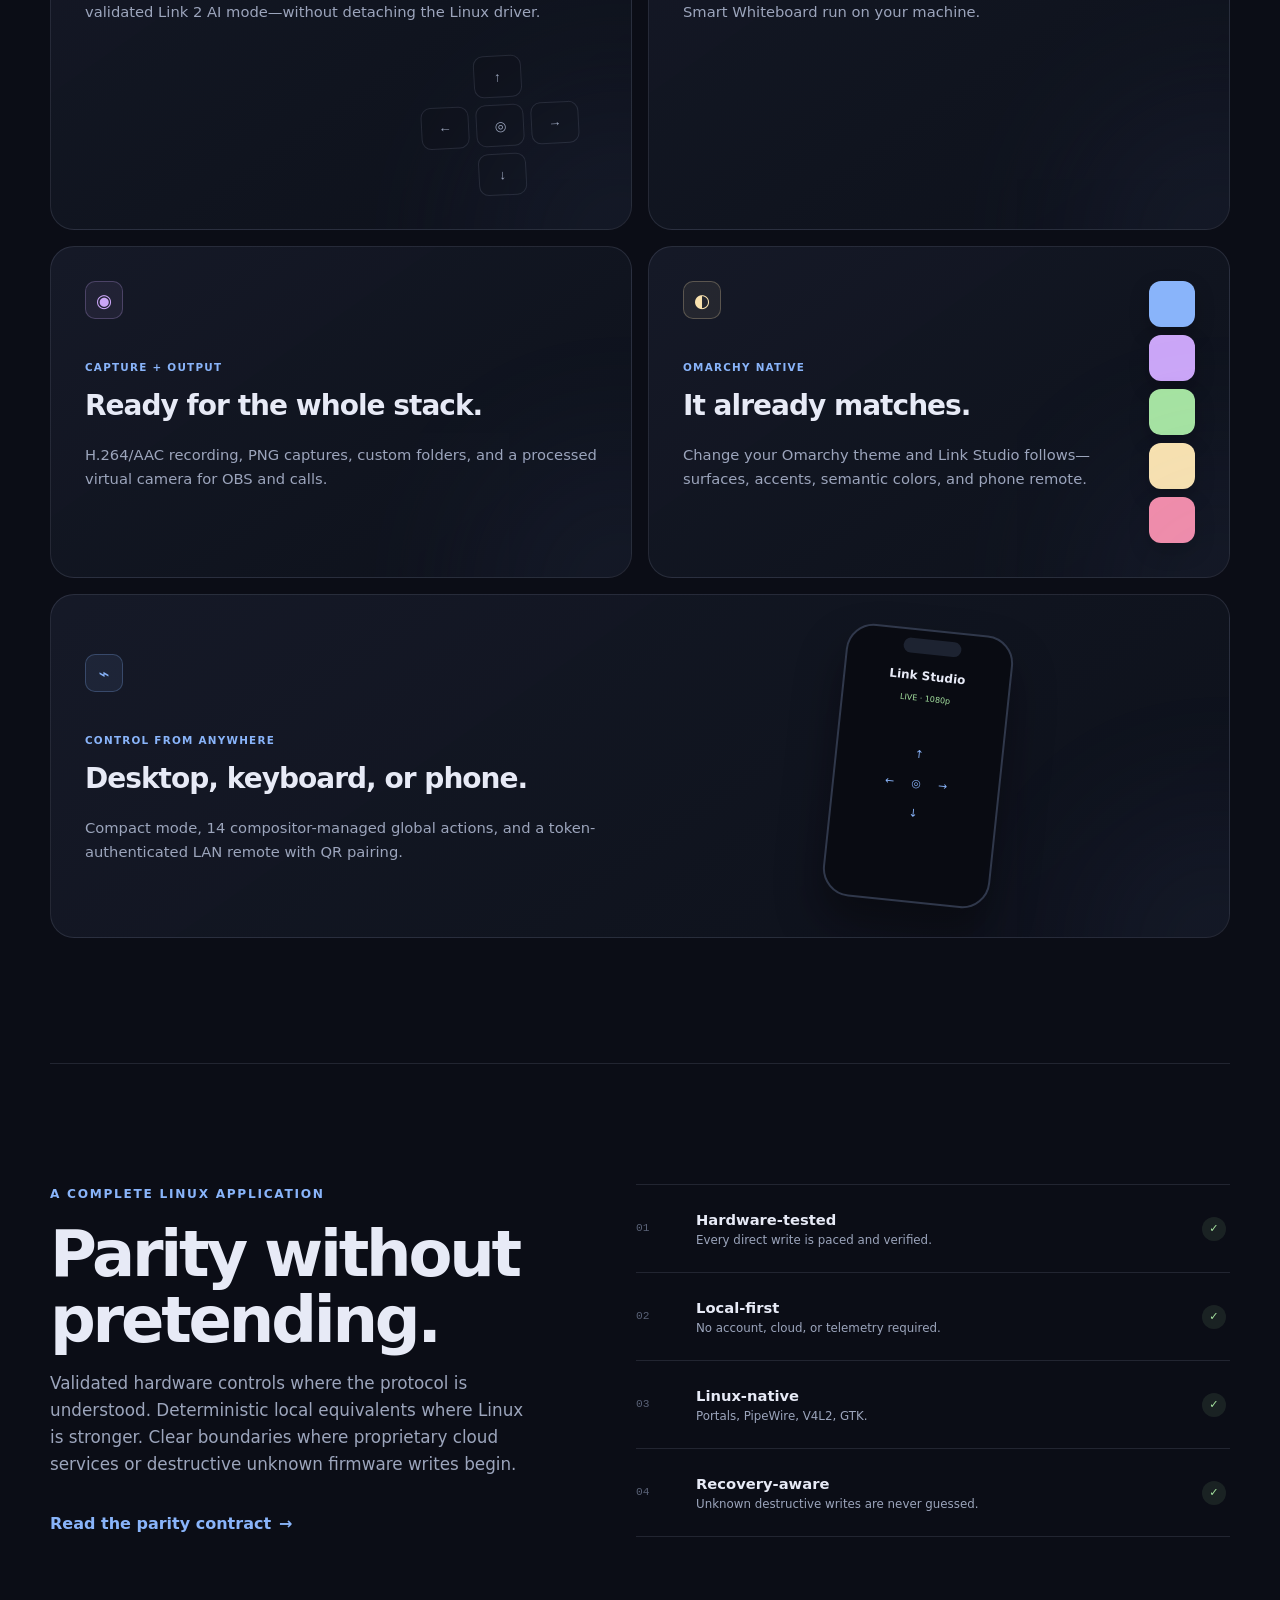
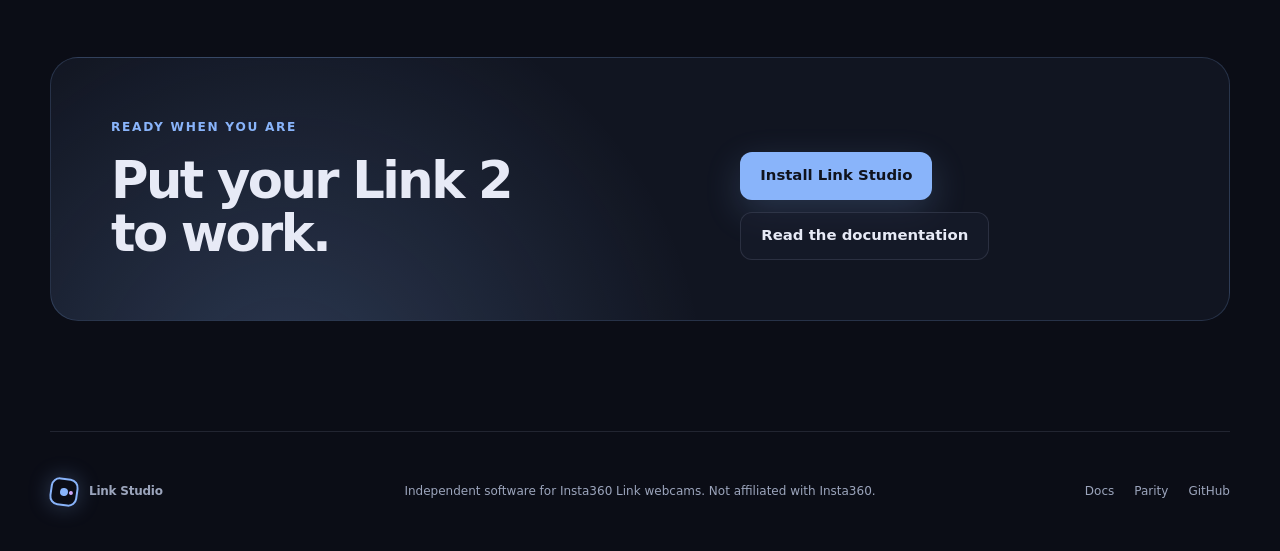
==== commit 52349837: "Publish documentation and prepare 1.0.1" ====
--- a/site/index.html
+++ b/site/index.html
@@ -32,8 +32,6 @@
         <a class="nav-github" href="https://github.com/jweaver60/link-studio">GitHub</a>
       </nav>
     </header>
-    <div class="preview-banner"><strong>Pre-release preview</strong><span>AUR installation activates with the public source release.</span></div>
-
     <main id="main">
       <section class="hero section-shell">
         <div class="hero-copy">
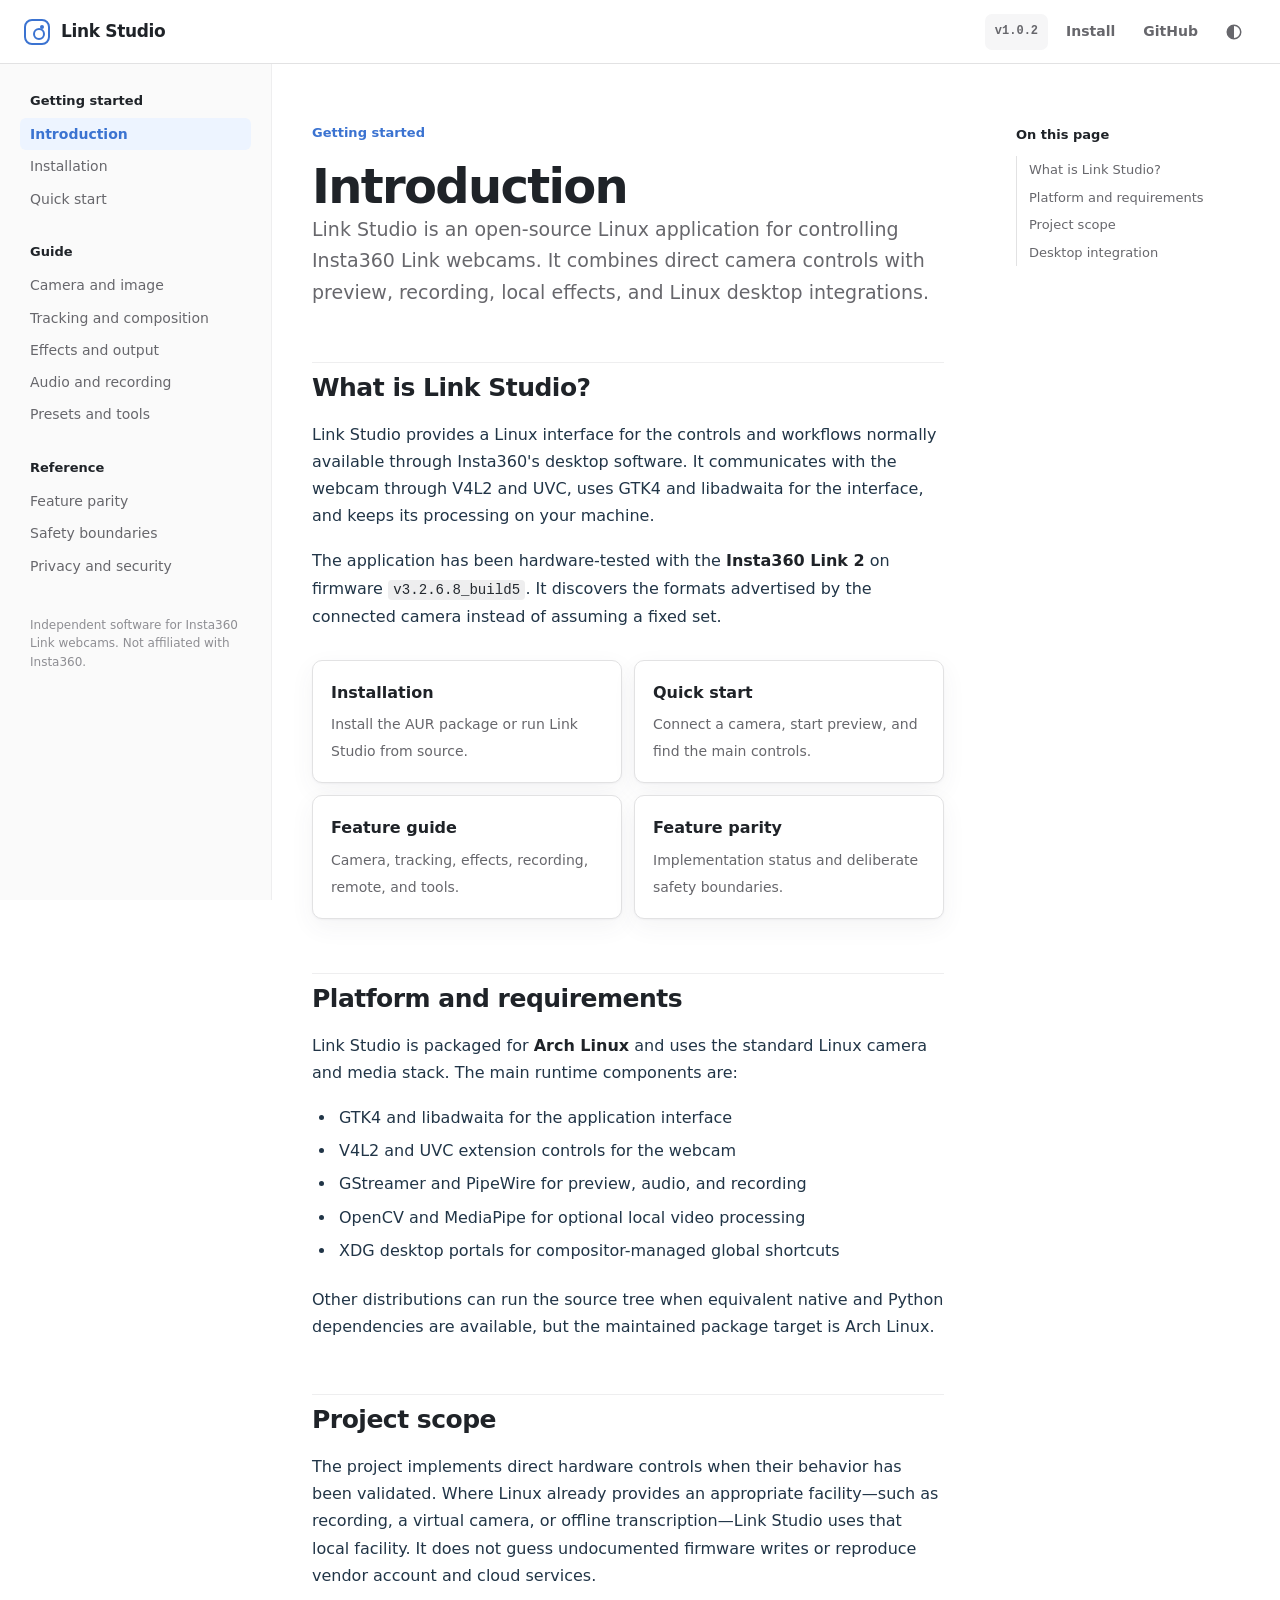
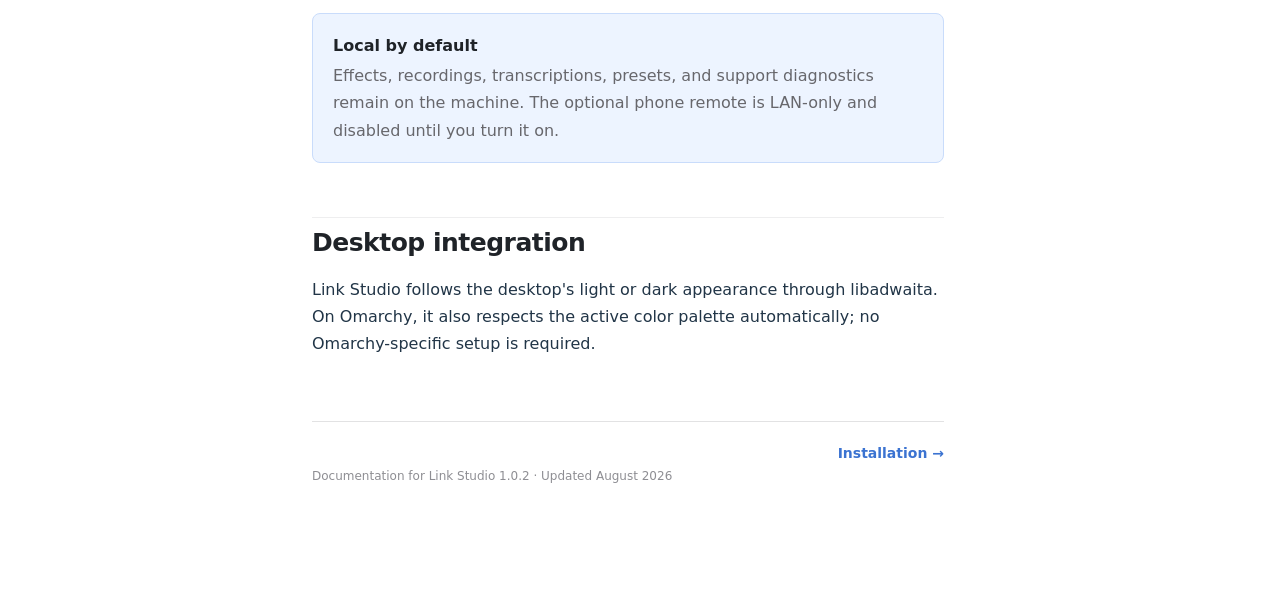
==== commit 3582044b: "Replace Pages site with documentation guide" ====
--- a/site/index.html
+++ b/site/index.html
@@ -3,178 +3,131 @@
   <head>
     <meta charset="utf-8">
     <meta name="viewport" content="width=device-width, initial-scale=1">
-    <meta name="theme-color" content="#101019">
-    <meta name="description" content="Link Studio is the complete native Linux controller for Insta360 Link webcams, built for Omarchy.">
-    <meta property="og:title" content="Link Studio — Insta360 Link control for Linux">
-    <meta property="og:description" content="Native controls, local AI effects, recording, remote control, and automatic Omarchy theming.">
+    <meta name="theme-color" content="#ffffff">
+    <meta name="description" content="Link Studio documentation for controlling Insta360 Link webcams on Linux.">
+    <meta property="og:title" content="Link Studio documentation">
+    <meta property="og:description" content="Install and use Link Studio with an Insta360 Link webcam on Linux.">
     <meta property="og:type" content="website">
     <meta property="og:url" content="https://jweaver60.github.io/link-studio/">
-    <meta property="og:image" content="https://jweaver60.github.io/link-studio/assets/og.png">
-    <meta name="twitter:card" content="summary_large_image">
-    <meta name="twitter:title" content="Link Studio — Insta360 Link control for Linux">
-    <meta name="twitter:description" content="Your Link 2 finally belongs on Linux.">
-    <meta name="twitter:image" content="https://jweaver60.github.io/link-studio/assets/og.png">
-    <title>Link Studio — Insta360 Link control for Linux</title>
+    <title>Introduction · Link Studio</title>
     <link rel="stylesheet" href="assets/styles.css">
     <script src="assets/site.js" defer></script>
   </head>
   <body>
     <a class="skip-link" href="#main">Skip to content</a>
     <header class="site-header">
-      <a class="brand" href="./" aria-label="Link Studio home">
-        <span class="brand-mark" aria-hidden="true"><span></span></span>
+      <a class="header-brand" href="./" aria-label="Link Studio documentation home">
+        <span class="brand-mark" aria-hidden="true"></span>
         <span>Link Studio</span>
       </a>
-      <nav aria-label="Main navigation">
-        <a href="#features">Features</a>
-        <a href="docs/">Docs</a>
-        <a href="docs/parity.html">Parity</a>
-        <a class="nav-github" href="https://github.com/jweaver60/link-studio">GitHub</a>
-      </nav>
+      <div class="header-content">
+        <span class="version-pill">v1.0.2</span>
+        <a class="header-link" href="docs/installation.html">Install</a>
+        <a class="header-link" href="https://github.com/jweaver60/link-studio">GitHub</a>
+        <button class="icon-button" type="button" data-theme-toggle aria-label="Change color theme">
+          <svg viewBox="0 0 24 24" aria-hidden="true"><path d="M12 2a10 10 0 1 0 10 10A10.01 10.01 0 0 0 12 2Zm0 18V4a8 8 0 0 1 0 16Z"/></svg>
+        </button>
+        <button class="icon-button menu-button" type="button" data-sidebar-toggle aria-label="Open documentation navigation" aria-expanded="false">
+          <svg viewBox="0 0 24 24" aria-hidden="true"><path d="M4 6h16v2H4zm0 5h16v2H4zm0 5h16v2H4z"/></svg>
+        </button>
+      </div>
     </header>
-    <main id="main">
-      <section class="hero section-shell">
-        <div class="hero-copy">
-          <p class="eyebrow"><span class="status-dot"></span> Native on Linux · Built for Omarchy</p>
-          <h1>Your Link 2 finally<br><span>belongs on Linux.</span></h1>
-          <p class="hero-lede">Complete camera control, local AI effects, studio-quality capture,
-            and a UI that follows your Omarchy theme in real time.</p>
-          <div class="hero-actions">
-            <a class="button primary" href="docs/installation.html">Install on Arch</a>
-            <a class="button secondary" href="docs/">Explore the docs <span aria-hidden="true">→</span></a>
-          </div>
-          <div class="install-command" aria-label="Install command">
-            <code>yay -S link-studio</code>
-            <button type="button" data-copy="yay -S link-studio" aria-label="Copy install command">Copy</button>
-          </div>
-          <p class="microcopy">Unofficial, open source, and local-first. Hardware-tested with Link 2.</p>
+
+    <div class="docs-shell">
+      <aside class="docs-sidebar" aria-label="Documentation navigation">
+        <nav>
+          <section class="sidebar-section">
+            <h2>Getting started</h2>
+            <a aria-current="page" href="./">Introduction</a>
+            <a href="docs/installation.html">Installation</a>
+            <a href="docs/">Quick start</a>
+          </section>
+          <section class="sidebar-section">
+            <h2>Guide</h2>
+            <a href="docs/features.html#camera">Camera and image</a>
+            <a href="docs/features.html#tracking">Tracking and composition</a>
+            <a href="docs/features.html#effects">Effects and output</a>
+            <a href="docs/features.html#audio">Audio and recording</a>
+            <a href="docs/features.html#workflows">Presets and tools</a>
+          </section>
+          <section class="sidebar-section">
+            <h2>Reference</h2>
+            <a href="docs/parity.html">Feature parity</a>
+            <a href="docs/parity.html#boundaries">Safety boundaries</a>
+            <a href="docs/parity.html#privacy">Privacy and security</a>
+          </section>
+        </nav>
+        <p class="sidebar-meta">Independent software for Insta360 Link webcams. Not affiliated with Insta360.</p>
+      </aside>
+      <button class="sidebar-backdrop" type="button" aria-label="Close documentation navigation"></button>
+
+      <main class="docs-stage" id="main">
+        <div class="docs-grid">
+          <article class="docs-content">
+            <p class="page-label">Getting started</p>
+            <h1>Introduction</h1>
+            <p class="page-description">Link Studio is an open-source Linux application for controlling Insta360 Link webcams. It combines direct camera controls with preview, recording, local effects, and Linux desktop integrations.</p>
+
+            <h2 id="what-is-link-studio">What is Link Studio?</h2>
+            <p>Link Studio provides a Linux interface for the controls and workflows normally available through Insta360's desktop software. It communicates with the webcam through V4L2 and UVC, uses GTK4 and libadwaita for the interface, and keeps its processing on your machine.</p>
+            <p>The application has been hardware-tested with the <strong>Insta360 Link 2</strong> on firmware <code>v3.2.6.8_build5</code>. It discovers the formats advertised by the connected camera instead of assuming a fixed set.</p>
+
+            <div class="quick-links">
+              <a class="quick-link" href="docs/installation.html">
+                <strong>Installation</strong>
+                <span>Install the AUR package or run Link Studio from source.</span>
+              </a>
+              <a class="quick-link" href="docs/">
+                <strong>Quick start</strong>
+                <span>Connect a camera, start preview, and find the main controls.</span>
+              </a>
+              <a class="quick-link" href="docs/features.html">
+                <strong>Feature guide</strong>
+                <span>Camera, tracking, effects, recording, remote, and tools.</span>
+              </a>
+              <a class="quick-link" href="docs/parity.html">
+                <strong>Feature parity</strong>
+                <span>Implementation status and deliberate safety boundaries.</span>
+              </a>
+            </div>
+
+            <h2 id="platform">Platform and requirements</h2>
+            <p>Link Studio is packaged for <strong>Arch Linux</strong> and uses the standard Linux camera and media stack. The main runtime components are:</p>
+            <ul>
+              <li>GTK4 and libadwaita for the application interface</li>
+              <li>V4L2 and UVC extension controls for the webcam</li>
+              <li>GStreamer and PipeWire for preview, audio, and recording</li>
+              <li>OpenCV and MediaPipe for optional local video processing</li>
+              <li>XDG desktop portals for compositor-managed global shortcuts</li>
+            </ul>
+            <p>Other distributions can run the source tree when equivalent native and Python dependencies are available, but the maintained package target is Arch Linux.</p>
+
+            <h2 id="scope">Project scope</h2>
+            <p>The project implements direct hardware controls when their behavior has been validated. Where Linux already provides an appropriate facility—such as recording, a virtual camera, or offline transcription—Link Studio uses that local facility. It does not guess undocumented firmware writes or reproduce vendor account and cloud services.</p>
+            <div class="callout">
+              <strong>Local by default</strong>
+              <p>Effects, recordings, transcriptions, presets, and support diagnostics remain on the machine. The optional phone remote is LAN-only and disabled until you turn it on.</p>
+            </div>
+
+            <h2 id="desktop-integration">Desktop integration</h2>
+            <p>Link Studio follows the desktop's light or dark appearance through libadwaita. On Omarchy, it also respects the active color palette automatically; no Omarchy-specific setup is required.</p>
+
+            <nav class="page-nav" aria-label="Previous and next pages">
+              <span></span>
+              <a href="docs/installation.html">Installation →</a>
+            </nav>
+            <p class="page-footer">Documentation for Link Studio 1.0.2 · Updated August 2026</p>
+          </article>
+
+          <aside class="page-toc" aria-label="On this page">
+            <h2>On this page</h2>
+            <a href="#what-is-link-studio">What is Link Studio?</a>
+            <a href="#platform">Platform and requirements</a>
+            <a href="#scope">Project scope</a>
+            <a href="#desktop-integration">Desktop integration</a>
+          </aside>
         </div>
-
-        <div class="product-stage" aria-label="Stylized Link Studio application preview">
-          <div class="ambient ambient-one"></div>
-          <div class="ambient ambient-two"></div>
-          <div class="app-window">
-            <div class="window-bar">
-              <div class="window-title"><span class="mini-mark"></span> Link Studio</div>
-              <div class="window-device"><span class="status-dot"></span> Insta360 Link 2</div>
-            </div>
-            <div class="app-body">
-              <div class="preview-pane">
-                <div class="camera-feed">
-                  <div class="focus-frame"><span></span><span></span><span></span><span></span></div>
-                  <div class="subject-silhouette" aria-hidden="true">
-                    <span class="head"></span><span class="body"></span>
-                  </div>
-                  <div class="feed-label"><span class="live-dot"></span> LIVE <b>1280 × 720 · 30 fps</b></div>
-                </div>
-                <div class="mode-row">
-                  <span class="mode active">Normal</span><span class="mode">AI Tracking</span>
-                  <span class="mode">Whiteboard</span><span class="mode">DeskView</span>
-                </div>
-              </div>
-              <div class="control-pane">
-                <div class="control-tabs"><span>View</span><span class="active">Smart</span><span>Effects</span></div>
-                <p class="control-label">AI TRACKING</p>
-                <div class="control-row"><span>Tracking engine</span><b>Link Studio single</b></div>
-                <div class="control-row"><span>Smart composition</span><b>Half body</b></div>
-                <div class="slider"><span></span></div>
-                <div class="switch-row"><span>Gesture zoom</span><i></i></div>
-              </div>
-            </div>
-          </div>
-          <div class="float-card float-ai"><span class="float-icon">✦</span><div><b>Local AI</b><small>On-device processing</small></div></div>
-          <div class="float-card float-theme"><span class="palette-dot blue"></span><span class="palette-dot mauve"></span><span class="palette-dot green"></span><b>Theme synced</b></div>
-        </div>
-      </section>
-
-      <section class="trust-strip" aria-label="Highlights">
-        <span>GTK4 + libadwaita</span><span>V4L2 + UVC</span><span>MediaPipe + OpenCV</span>
-        <span>PipeWire + GStreamer</span><span>XDG Portals</span>
-      </section>
-
-      <section class="features section-shell" id="features">
-        <div class="section-heading">
-          <p class="eyebrow">One studio. Every workflow.</p>
-          <h2>More than a camera controller.</h2>
-          <p>Link Studio gives Linux creators the complete production surface the webcam deserves.</p>
-        </div>
-        <div class="bento-grid">
-          <article class="feature-card feature-large">
-            <div class="feature-icon">◎</div>
-            <p class="card-kicker">DIRECT HARDWARE CONTROL</p>
-            <h3>Move, frame, focus.</h3>
-            <p>Pan, tilt, center, 4× zoom, focus, HDR, exposure, color, and every validated Link 2 AI mode—without detaching the Linux driver.</p>
-            <div class="ptz-demo" aria-hidden="true"><button>↑</button><button>←</button><button class="center">◎</button><button>→</button><button>↓</button></div>
-          </article>
-          <article class="feature-card">
-            <div class="feature-icon accent-green">✦</div>
-            <p class="card-kicker">LOCAL AI EFFECTS</p>
-            <h3>Your video stays yours.</h3>
-            <p>Blur, bokeh, replacement, green screen, beautify, makeup, and Smart Whiteboard run on your machine.</p>
-          </article>
-          <article class="feature-card">
-            <div class="feature-icon accent-mauve">◉</div>
-            <p class="card-kicker">CAPTURE + OUTPUT</p>
-            <h3>Ready for the whole stack.</h3>
-            <p>H.264/AAC recording, PNG captures, custom folders, and a processed virtual camera for OBS and calls.</p>
-          </article>
-          <article class="feature-card theme-card">
-            <div>
-              <div class="feature-icon accent-yellow">◐</div>
-              <p class="card-kicker">OMARCHY NATIVE</p>
-              <h3>It already matches.</h3>
-              <p>Change your Omarchy theme and Link Studio follows—surfaces, accents, semantic colors, and phone remote.</p>
-            </div>
-            <div class="palette" aria-label="Catppuccin-inspired color palette">
-              <span style="--swatch:#89b4fa"></span><span style="--swatch:#cba6f7"></span>
-              <span style="--swatch:#a6e3a1"></span><span style="--swatch:#f9e2af"></span>
-              <span style="--swatch:#f38ba8"></span>
-            </div>
-          </article>
-          <article class="feature-card feature-wide">
-            <div class="feature-copy">
-              <div class="feature-icon">⌁</div>
-              <p class="card-kicker">CONTROL FROM ANYWHERE</p>
-              <h3>Desktop, keyboard, or phone.</h3>
-              <p>Compact mode, 14 compositor-managed global actions, and a token-authenticated LAN remote with QR pairing.</p>
-            </div>
-            <div class="remote-demo" aria-hidden="true"><div class="phone"><span class="notch"></span><b>Link Studio</b><small>LIVE · 1080p</small><div class="remote-pad">↑<br>← ◎ →<br>↓</div></div></div>
-          </article>
-        </div>
-      </section>
-
-      <section class="parity-section section-shell">
-        <div class="parity-copy">
-          <p class="eyebrow">A complete Linux application</p>
-          <h2>Parity without pretending.</h2>
-          <p>Validated hardware controls where the protocol is understood. Deterministic local equivalents where Linux is stronger. Clear boundaries where proprietary cloud services or destructive unknown firmware writes begin.</p>
-          <a class="text-link" href="docs/parity.html">Read the parity contract <span aria-hidden="true">→</span></a>
-        </div>
-        <div class="parity-list">
-          <div><span>01</span><p><b>Hardware-tested</b><small>Every direct write is paced and verified.</small></p><i>✓</i></div>
-          <div><span>02</span><p><b>Local-first</b><small>No account, cloud, or telemetry required.</small></p><i>✓</i></div>
-          <div><span>03</span><p><b>Linux-native</b><small>Portals, PipeWire, V4L2, GTK.</small></p><i>✓</i></div>
-          <div><span>04</span><p><b>Recovery-aware</b><small>Unknown destructive writes are never guessed.</small></p><i>✓</i></div>
-        </div>
-      </section>
-
-      <section class="cta section-shell">
-        <div>
-          <p class="eyebrow">Ready when you are</p>
-          <h2>Put your Link 2 to work.</h2>
-        </div>
-        <div class="cta-actions">
-          <a class="button primary" href="docs/installation.html">Install Link Studio</a>
-          <a class="button secondary" href="docs/">Read the documentation</a>
-        </div>
-      </section>
-    </main>
-
-    <footer>
-      <div class="brand"><span class="brand-mark" aria-hidden="true"><span></span></span><span>Link Studio</span></div>
-      <p>Independent software for Insta360 Link webcams. Not affiliated with Insta360.</p>
-      <div><a href="docs/">Docs</a><a href="docs/parity.html">Parity</a><a href="https://github.com/jweaver60/link-studio">GitHub</a></div>
-    </footer>
-    <div class="copy-toast" role="status" aria-live="polite">Copied to clipboard</div>
+      </main>
+    </div>
   </body>
 </html>
--- a/site/assets/styles.css
+++ b/site/assets/styles.css
@@ -1,171 +1,435 @@
 :root {
+  color-scheme: light;
+  --bg: #ffffff;
+  --header: rgba(255, 255, 255, 0.9);
+  --sidebar: #fafafa;
+  --surface: #f6f6f7;
+  --surface-strong: #eeeeef;
+  --border: #e2e2e3;
+  --border-soft: #eeeeef;
+  --text: #213547;
+  --heading: #1f2328;
+  --muted: #67676c;
+  --muted-2: #8e8e93;
+  --accent: #3b73d1;
+  --accent-hover: #285daf;
+  --accent-soft: #edf4ff;
+  --accent-border: #c9dcfb;
+  --code-bg: #f6f8fa;
+  --code-text: #24292f;
+  --success: #237a45;
+  --warning: #8a5b00;
+  --header-height: 64px;
+  --sidebar-width: 272px;
+  --toc-width: 224px;
+  --content-width: 752px;
+  --shadow: 0 1px 2px rgba(31, 35, 40, 0.04), 0 8px 24px rgba(66, 74, 83, 0.06);
+  font-family: Inter, ui-sans-serif, system-ui, -apple-system, BlinkMacSystemFont, "Segoe UI", sans-serif;
+}
+
+:root[data-theme="dark"] {
   color-scheme: dark;
-  --bg: #0b0d16;
-  --surface: #111521;
-  --surface-2: #181d2c;
-  --line: rgba(205, 214, 244, 0.12);
-  --text: #e7eaf6;
-  --muted: #9ca5bc;
-  --blue: #89b4fa;
-  --blue-bright: #a6c8ff;
-  --green: #a6e3a1;
-  --mauve: #cba6f7;
-  --yellow: #f9e2af;
-  --red: #f38ba8;
-  --max: 1180px;
-  --radius: 24px;
-  font-family: Inter, ui-sans-serif, system-ui, -apple-system, BlinkMacSystemFont, "Segoe UI", sans-serif;
+  --bg: #1b1b1f;
+  --header: rgba(27, 27, 31, 0.9);
+  --sidebar: #17171a;
+  --surface: #242428;
+  --surface-strong: #2b2b30;
+  --border: #34343a;
+  --border-soft: #29292e;
+  --text: #c9c9d1;
+  --heading: #f0f0f2;
+  --muted: #a1a1aa;
+  --muted-2: #767680;
+  --accent: #79a8ff;
+  --accent-hover: #9abdff;
+  --accent-soft: #202d42;
+  --accent-border: #344e74;
+  --code-bg: #141417;
+  --code-text: #d7dae0;
+  --success: #72c68f;
+  --warning: #e2b65d;
+  --shadow: none;
+}
+
+@media (prefers-color-scheme: dark) {
+  :root:not([data-theme="light"]) {
+    color-scheme: dark;
+    --bg: #1b1b1f;
+    --header: rgba(27, 27, 31, 0.9);
+    --sidebar: #17171a;
+    --surface: #242428;
+    --surface-strong: #2b2b30;
+    --border: #34343a;
+    --border-soft: #29292e;
+    --text: #c9c9d1;
+    --heading: #f0f0f2;
+    --muted: #a1a1aa;
+    --muted-2: #767680;
+    --accent: #79a8ff;
+    --accent-hover: #9abdff;
+    --accent-soft: #202d42;
+    --accent-border: #344e74;
+    --code-bg: #141417;
+    --code-text: #d7dae0;
+    --success: #72c68f;
+    --warning: #e2b65d;
+    --shadow: none;
+  }
 }
 
 * { box-sizing: border-box; }
-html { scroll-behavior: smooth; }
-body { margin: 0; background: var(--bg); color: var(--text); line-height: 1.6; overflow-x: hidden; }
-body::before { content: ""; position: fixed; inset: 0; z-index: -2; background-image: linear-gradient(rgba(137,180,250,.035) 1px, transparent 1px), linear-gradient(90deg, rgba(137,180,250,.035) 1px, transparent 1px); background-size: 42px 42px; mask-image: linear-gradient(to bottom, black, transparent 75%); }
-a { color: inherit; text-decoration: none; }
+html { scroll-behavior: smooth; scroll-padding-top: calc(var(--header-height) + 24px); }
+body { margin: 0; background: var(--bg); color: var(--text); font-size: 16px; line-height: 1.7; }
+body.sidebar-open { overflow: hidden; }
+a { color: var(--accent); text-decoration: none; }
+a:hover { color: var(--accent-hover); }
+button, input { font: inherit; }
 button, a { -webkit-tap-highlight-color: transparent; }
-.skip-link { position: fixed; left: 1rem; top: -4rem; z-index: 100; padding: .7rem 1rem; background: var(--blue); color: #10131d; border-radius: 10px; font-weight: 750; }
-.skip-link:focus { top: 1rem; }
-.site-header { width: min(calc(100% - 40px), var(--max)); height: 78px; margin: 0 auto; display: flex; align-items: center; justify-content: space-between; }
-.brand { display: inline-flex; gap: 11px; align-items: center; font-weight: 780; letter-spacing: -.02em; }
-.brand-mark { width: 28px; height: 28px; display: grid; place-items: center; border: 2px solid var(--blue); border-radius: 9px; transform: rotate(8deg); box-shadow: 0 0 22px rgba(137,180,250,.28); }
-.brand-mark span { display: block; width: 8px; height: 8px; background: var(--blue); border-radius: 50%; box-shadow: 7px 0 0 -2px var(--mauve); }
-nav { display: flex; align-items: center; gap: 28px; color: var(--muted); font-size: .9rem; font-weight: 620; }
-nav a:hover, nav a:focus-visible { color: var(--text); }
-.nav-github { padding: 8px 15px; border: 1px solid var(--line); border-radius: 999px; color: var(--text); }
-.preview-banner { min-height: 36px; padding: 7px 20px; display: flex; align-items: center; justify-content: center; gap: 10px; border-block: 1px solid rgba(249,226,175,.16); background: rgba(249,226,175,.05); color: var(--muted); font-size: .72rem; }
-.preview-banner strong { color: var(--yellow); }
-.section-shell { width: min(calc(100% - 40px), var(--max)); margin-inline: auto; }
-.hero { min-height: 690px; padding: 74px 0 96px; display: grid; grid-template-columns: .9fr 1.1fr; align-items: center; gap: 64px; }
-.eyebrow { margin: 0 0 16px; color: var(--blue); font-size: .76rem; letter-spacing: .14em; text-transform: uppercase; font-weight: 820; }
-.status-dot, .live-dot { display: inline-block; width: 7px; height: 7px; margin-right: 7px; background: var(--green); border-radius: 50%; box-shadow: 0 0 12px rgba(166,227,161,.85); }
-h1, h2, h3, p { text-wrap: pretty; }
-h1 { margin: 0; max-width: 700px; font-size: clamp(3.2rem, 6vw, 5.9rem); line-height: .96; letter-spacing: -.065em; font-weight: 820; }
-h1 span { color: var(--blue); }
-.hero-lede { max-width: 590px; margin: 26px 0 30px; font-size: 1.12rem; color: var(--muted); }
-.hero-actions, .cta-actions { display: flex; align-items: center; gap: 12px; flex-wrap: wrap; }
-.button { min-height: 48px; display: inline-flex; align-items: center; justify-content: center; gap: 10px; padding: 0 20px; border-radius: 12px; font-weight: 760; font-size: .93rem; transition: transform .18s ease, border-color .18s ease, background .18s ease; }
-.button:hover { transform: translateY(-2px); }
-.button:focus-visible, button:focus-visible, a:focus-visible { outline: 2px solid var(--blue); outline-offset: 3px; }
-.button.primary { background: var(--blue); color: #10131d; box-shadow: 0 12px 36px rgba(137,180,250,.2); }
-.button.secondary { border: 1px solid var(--line); background: rgba(24,29,44,.65); }
-.install-command { width: fit-content; min-width: 310px; margin-top: 18px; padding: 7px 7px 7px 16px; display: flex; align-items: center; justify-content: space-between; gap: 18px; border: 1px solid var(--line); background: #080a11; border-radius: 11px; color: #cdd6f4; }
-.install-command code { font-size: .86rem; }
-.install-command button { appearance: none; border: 0; padding: 7px 10px; border-radius: 7px; background: var(--surface-2); color: var(--muted); cursor: pointer; font-weight: 700; }
-.microcopy { margin-top: 14px; color: #747e95; font-size: .76rem; }
-.product-stage { position: relative; min-height: 510px; display: grid; place-items: center; perspective: 1200px; }
-.ambient { position: absolute; border-radius: 50%; filter: blur(40px); opacity: .28; }
-.ambient-one { width: 360px; height: 360px; background: var(--blue); right: 0; top: 40px; }
-.ambient-two { width: 240px; height: 240px; background: var(--mauve); left: 50px; bottom: 0; }
-.app-window { position: relative; z-index: 2; width: min(650px, 100%); overflow: hidden; border: 1px solid rgba(205,214,244,.18); border-radius: 18px; background: rgba(13,16,27,.94); box-shadow: 0 38px 100px rgba(0,0,0,.55), 0 0 0 1px rgba(137,180,250,.04) inset; transform: rotateY(-4deg) rotateX(2deg); }
-.window-bar { height: 52px; padding: 0 16px; display: flex; align-items: center; justify-content: space-between; border-bottom: 1px solid var(--line); font-size: .72rem; color: var(--muted); }
-.window-title, .window-device { display: flex; align-items: center; gap: 8px; }
-.window-device .status-dot { margin: 0; width: 6px; height: 6px; }
-.mini-mark { width: 16px; height: 16px; border: 1px solid var(--blue); border-radius: 5px; }
-.app-body { display: grid; grid-template-columns: 1fr 210px; min-height: 360px; }
-.preview-pane { padding: 13px; border-right: 1px solid var(--line); }
-.camera-feed { height: 300px; position: relative; overflow: hidden; border-radius: 11px; background: radial-gradient(circle at 47% 25%, #354052 0, #222a38 28%, #121722 69%); }
-.camera-feed::before { content: ""; position: absolute; inset: 0; background: linear-gradient(115deg, transparent 45%, rgba(137,180,250,.07)), linear-gradient(to top, rgba(6,8,13,.64), transparent 38%); }
-.subject-silhouette { position: absolute; left: 50%; bottom: -8px; width: 170px; height: 260px; transform: translateX(-50%); }
-.subject-silhouette .head { position: absolute; width: 78px; height: 88px; left: 46px; top: 16px; background: linear-gradient(145deg, #a9a3a0, #504c50); border-radius: 48% 48% 44% 44%; box-shadow: 0 4px 25px rgba(0,0,0,.35); }
-.subject-silhouette .body { position: absolute; left: 5px; bottom: 0; width: 160px; height: 175px; background: linear-gradient(145deg, #3a526f, #171d2b); border-radius: 70px 70px 18px 18px; }
-.focus-frame { position: absolute; z-index: 3; width: 205px; height: 258px; left: 50%; top: 27px; transform: translateX(-50%); }
-.focus-frame span { position: absolute; width: 24px; height: 24px; border-color: var(--blue); border-style: solid; }
-.focus-frame span:nth-child(1) { left: 0; top: 0; border-width: 2px 0 0 2px; }
-.focus-frame span:nth-child(2) { right: 0; top: 0; border-width: 2px 2px 0 0; }
-.focus-frame span:nth-child(3) { left: 0; bottom: 0; border-width: 0 0 2px 2px; }
-.focus-frame span:nth-child(4) { right: 0; bottom: 0; border-width: 0 2px 2px 0; }
-.feed-label { position: absolute; left: 12px; right: 12px; bottom: 10px; z-index: 4; color: #fff; font-size: .58rem; letter-spacing: .08em; }
-.feed-label b { float: right; color: rgba(255,255,255,.68); font-weight: 600; letter-spacing: 0; }
-.live-dot { width: 5px; height: 5px; margin-right: 4px; background: var(--red); box-shadow: 0 0 8px rgba(243,139,168,.8); }
-.mode-row { display: flex; gap: 5px; padding-top: 10px; }
-.mode { padding: 5px 7px; font-size: .53rem; color: var(--muted); background: var(--surface); border: 1px solid transparent; border-radius: 6px; }
-.mode.active { color: var(--blue); border-color: rgba(137,180,250,.25); background: rgba(137,180,250,.08); }
-.control-pane { padding: 15px 13px; }
-.control-tabs { display: flex; justify-content: space-between; padding-bottom: 12px; border-bottom: 1px solid var(--line); font-size: .58rem; color: #6f7890; }
-.control-tabs .active { color: var(--blue); }
-.control-label { margin: 20px 0 9px; font-size: .52rem; letter-spacing: .12em; color: #687188; }
-.control-row, .switch-row { min-height: 42px; margin-bottom: 7px; padding: 8px 9px; display: flex; align-items: center; justify-content: space-between; gap: 8px; background: var(--surface); border: 1px solid rgba(205,214,244,.07); border-radius: 7px; font-size: .56rem; color: var(--muted); }
-.control-row b { max-width: 90px; text-align: right; color: #cdd6f4; font-weight: 600; }
-.slider { height: 3px; margin: 24px 6px; border-radius: 5px; background: #30374a; }
-.slider span { display: block; width: 65%; height: 100%; background: var(--blue); box-shadow: 0 0 7px var(--blue); }
-.switch-row i { width: 25px; height: 14px; position: relative; border-radius: 10px; background: var(--blue); }
-.switch-row i::after { content: ""; position: absolute; right: 2px; top: 2px; width: 10px; height: 10px; border-radius: 50%; background: #10131d; }
-.float-card { position: absolute; z-index: 4; padding: 10px 13px; display: flex; align-items: center; gap: 9px; border: 1px solid rgba(205,214,244,.15); border-radius: 11px; background: rgba(17,21,33,.92); box-shadow: 0 16px 40px rgba(0,0,0,.36); backdrop-filter: blur(12px); }
-.float-ai { left: 7px; bottom: 42px; }
-.float-ai b, .float-ai small { display: block; }
-.float-ai b, .float-theme b { font-size: .67rem; }
-.float-ai small { color: var(--muted); font-size: .55rem; }
-.float-icon { color: var(--green); font-size: 1.15rem; }
-.float-theme { top: 48px; right: -12px; }
-.palette-dot { width: 8px; height: 8px; border-radius: 50%; }
-.palette-dot.blue { background: var(--blue); }.palette-dot.mauve { background: var(--mauve); }.palette-dot.green { background: var(--green); }
-.trust-strip { min-height: 86px; padding: 0 20px; display: flex; align-items: center; justify-content: center; gap: clamp(20px, 4vw, 56px); flex-wrap: wrap; border-block: 1px solid var(--line); background: rgba(17,21,33,.5); color: #7e879d; font-size: .72rem; font-weight: 730; letter-spacing: .04em; }
-.features { padding: 125px 0; }
-.section-heading { max-width: 720px; margin-bottom: 52px; }
-h2 { margin: 0; font-size: clamp(2.4rem, 5vw, 4.2rem); line-height: 1.04; letter-spacing: -.05em; }
-.section-heading > p:last-child, .parity-copy > p:not(.eyebrow) { max-width: 620px; color: var(--muted); font-size: 1.05rem; }
-.bento-grid { display: grid; grid-template-columns: repeat(2, 1fr); gap: 16px; }
-.feature-card { min-height: 330px; position: relative; overflow: hidden; padding: 34px; border: 1px solid var(--line); border-radius: var(--radius); background: linear-gradient(145deg, rgba(24,29,44,.8), rgba(14,17,27,.86)); }
-.feature-card::after { content: ""; width: 260px; height: 260px; position: absolute; right: -120px; bottom: -140px; border-radius: 50%; background: var(--blue); filter: blur(90px); opacity: .08; }
-.feature-large { min-height: 430px; }
-.feature-wide { grid-column: 1 / -1; min-height: 310px; display: grid; grid-template-columns: 1fr 1fr; }
-.feature-icon { width: 38px; height: 38px; display: grid; place-items: center; margin-bottom: 40px; border: 1px solid rgba(137,180,250,.26); border-radius: 10px; color: var(--blue); background: rgba(137,180,250,.08); font-size: 1.15rem; }
-.accent-green { color: var(--green); border-color: rgba(166,227,161,.25); background: rgba(166,227,161,.07); }
-.accent-mauve { color: var(--mauve); border-color: rgba(203,166,247,.25); background: rgba(203,166,247,.07); }
-.accent-yellow { color: var(--yellow); border-color: rgba(249,226,175,.25); background: rgba(249,226,175,.07); }
-.card-kicker { margin: 0 0 8px; color: var(--blue); font-size: .65rem; font-weight: 820; letter-spacing: .12em; }
-.feature-card h3 { margin: 0; font-size: 1.75rem; letter-spacing: -.035em; }
-.feature-card > p:not(.card-kicker), .feature-copy > p:not(.card-kicker), .theme-card > div > p:not(.card-kicker) { max-width: 530px; color: var(--muted); font-size: .92rem; }
-.ptz-demo { width: 176px; display: grid; grid-template-columns: repeat(3, 48px); gap: 7px; margin: 32px 0 0 auto; transform: rotate(-3deg); }
-.ptz-demo button { width: 48px; height: 42px; border: 1px solid var(--line); border-radius: 10px; background: #0e111b; color: var(--muted); }
-.ptz-demo button:first-child, .ptz-demo button:last-child { grid-column: 2; }.ptz-demo button:nth-child(2) { grid-row: 2; }.ptz-demo .center { grid-row: 2; }.ptz-demo button:nth-child(4) { grid-row: 2; }
-.theme-card { display: flex; justify-content: space-between; gap: 30px; }
-.palette { align-self: flex-end; display: flex; flex-direction: column; gap: 8px; }
-.palette span { display: block; width: 46px; height: 46px; border-radius: 12px; background: var(--swatch); box-shadow: 0 8px 20px rgba(0,0,0,.24); }
-.feature-copy { align-self: center; }
-.remote-demo { display: grid; place-items: center; }
-.phone { width: 168px; height: 274px; position: relative; padding: 36px 15px 15px; border: 2px solid #30384b; border-radius: 28px; background: #090b12; box-shadow: 0 25px 45px rgba(0,0,0,.38); text-align: center; transform: rotate(6deg); }
-.notch { position: absolute; top: 8px; left: 55px; width: 58px; height: 15px; border-radius: 10px; background: #1d2331; }
-.phone b, .phone small { display: block; }.phone b { font-size: .75rem; }.phone small { margin-top: 7px; color: var(--green); font-size: .5rem; }
-.remote-pad { margin-top: 34px; line-height: 2.7; color: var(--blue); font-size: .68rem; word-spacing: 14px; }
-.parity-section { padding: 120px 0; display: grid; grid-template-columns: .9fr 1.1fr; gap: 100px; align-items: center; border-top: 1px solid var(--line); }
-.text-link { display: inline-flex; gap: 8px; margin-top: 16px; color: var(--blue); font-weight: 760; }
-.parity-list { border-top: 1px solid var(--line); }
-.parity-list > div { min-height: 88px; display: grid; grid-template-columns: 42px 1fr 28px; align-items: center; gap: 18px; border-bottom: 1px solid var(--line); }
-.parity-list > div > span { color: #596176; font-family: ui-monospace, monospace; font-size: .7rem; }
-.parity-list p { margin: 0; }.parity-list b, .parity-list small { display: block; }.parity-list b { font-size: .92rem; }.parity-list small { color: var(--muted); font-size: .74rem; }
-.parity-list i { display: grid; place-items: center; width: 24px; height: 24px; border-radius: 50%; background: rgba(166,227,161,.1); color: var(--green); font-style: normal; font-size: .7rem; }
-.cta { margin-bottom: 110px; padding: 60px; display: flex; justify-content: space-between; align-items: end; gap: 30px; border: 1px solid rgba(137,180,250,.18); border-radius: 28px; background: radial-gradient(circle at 20% 130%, rgba(137,180,250,.22), transparent 42%), var(--surface); }
-.cta h2 { font-size: clamp(2.2rem, 4vw, 3.4rem); }
-footer { width: min(calc(100% - 40px), var(--max)); min-height: 120px; margin: 0 auto; display: grid; grid-template-columns: 1fr 1.5fr 1fr; align-items: center; gap: 24px; border-top: 1px solid var(--line); color: var(--muted); font-size: .75rem; }
-footer p { text-align: center; } footer > div:last-child { display: flex; justify-content: flex-end; gap: 20px; }
-.copy-toast { position: fixed; z-index: 100; left: 50%; bottom: 24px; padding: 10px 16px; transform: translate(-50%, 80px); opacity: 0; border: 1px solid var(--line); border-radius: 10px; background: var(--surface-2); color: var(--text); font-size: .8rem; transition: .2s ease; }
-.copy-toast.visible { transform: translate(-50%, 0); opacity: 1; }
-
-@media (max-width: 900px) {
-  nav a:not(.nav-github) { display: none; }
-  .hero { grid-template-columns: 1fr; padding-top: 60px; }
-  .hero-copy { text-align: center; }.hero-lede { margin-inline: auto; }.hero-actions { justify-content: center; }.install-command { margin-inline: auto; }.product-stage { min-height: 490px; }
-  .parity-section { grid-template-columns: 1fr; gap: 50px; }
-  .cta { align-items: flex-start; flex-direction: column; }
-}
-
-@media (max-width: 650px) {
-  .section-shell, .site-header, footer { width: min(calc(100% - 28px), var(--max)); }
-  .site-header { height: 66px; }
-  .preview-banner { align-items: flex-start; flex-direction: column; gap: 0; }
-  h1 { font-size: clamp(3rem, 15vw, 4.4rem); }
-  .hero { padding: 48px 0 70px; gap: 30px; }
-  .product-stage { min-height: 370px; }
-  .app-window { transform: none; }.app-body { grid-template-columns: 1fr 150px; }.camera-feed { height: 220px; }.subject-silhouette { transform: translateX(-50%) scale(.75); transform-origin: bottom; }.focus-frame { height: 190px; width: 150px; }.control-pane { padding: 11px 8px; }.control-row { font-size: .48rem; }.float-card { display: none; }
-  .trust-strip { padding-block: 24px; }
-  .features { padding: 90px 0; }.bento-grid { grid-template-columns: 1fr; }.feature-wide { grid-column: auto; grid-template-columns: 1fr; }.feature-card { padding: 27px; }.remote-demo { margin-top: 20px; }
-  .theme-card { flex-direction: column; }.palette { flex-direction: row; align-self: flex-start; }.palette span { width: 38px; height: 38px; }
-  .parity-section { padding: 90px 0; }.cta { padding: 36px 27px; margin-bottom: 70px; }
-  footer { padding: 30px 0; grid-template-columns: 1fr; text-align: center; }footer p { text-align: center; }footer > div:last-child { justify-content: center; }
+img { max-width: 100%; }
+code, pre { font-family: "SFMono-Regular", Consolas, "Liberation Mono", Menlo, monospace; }
+
+.skip-link {
+  position: fixed;
+  top: -80px;
+  left: 16px;
+  z-index: 100;
+  padding: 8px 14px;
+  border-radius: 7px;
+  background: var(--accent);
+  color: #fff;
+  font-weight: 700;
+}
+.skip-link:focus { top: 10px; }
+
+.site-header {
+  position: fixed;
+  inset: 0 0 auto;
+  z-index: 50;
+  height: var(--header-height);
+  display: grid;
+  grid-template-columns: var(--sidebar-width) minmax(0, 1fr);
+  align-items: center;
+  border-bottom: 1px solid var(--border);
+  background: var(--header);
+  backdrop-filter: blur(14px) saturate(1.4);
+}
+.header-brand {
+  height: 100%;
+  display: flex;
+  align-items: center;
+  gap: 11px;
+  padding: 0 24px;
+  color: var(--heading);
+  font-size: 17px;
+  font-weight: 700;
+  letter-spacing: -0.02em;
+}
+.header-brand:hover { color: var(--heading); }
+.brand-mark {
+  width: 26px;
+  height: 26px;
+  position: relative;
+  flex: 0 0 auto;
+  border: 2px solid var(--accent);
+  border-radius: 8px;
+}
+.brand-mark::before {
+  content: "";
+  position: absolute;
+  width: 8px;
+  height: 8px;
+  inset: 7px;
+  border: 2px solid var(--accent);
+  border-radius: 50%;
+}
+.brand-mark::after {
+  content: "";
+  position: absolute;
+  width: 4px;
+  height: 4px;
+  top: 4px;
+  right: 4px;
+  border-radius: 50%;
+  background: var(--accent);
+}
+.header-content {
+  height: 100%;
+  min-width: 0;
+  padding: 0 28px;
+  display: flex;
+  align-items: center;
+  justify-content: flex-end;
+  gap: 8px;
+}
+.header-link, .icon-button, .version-pill {
+  min-height: 36px;
+  display: inline-flex;
+  align-items: center;
+  justify-content: center;
+  border-radius: 7px;
+  color: var(--muted);
+  font-size: 14px;
+  font-weight: 600;
+}
+.header-link { padding: 0 10px; }
+.header-link:hover { background: var(--surface); color: var(--heading); }
+.version-pill { padding: 0 10px; background: var(--surface); color: var(--muted); font-family: ui-monospace, monospace; font-size: 12px; }
+.icon-button {
+  width: 36px;
+  padding: 0;
+  border: 0;
+  background: transparent;
+  cursor: pointer;
+}
+.icon-button:hover { background: var(--surface); color: var(--heading); }
+.icon-button svg { width: 18px; height: 18px; fill: currentColor; }
+.menu-button { display: none; }
+
+.docs-shell {
+  min-height: 100vh;
+  padding-top: var(--header-height);
+  display: grid;
+  grid-template-columns: var(--sidebar-width) minmax(0, 1fr);
+}
+.docs-sidebar {
+  position: fixed;
+  z-index: 40;
+  top: var(--header-height);
+  bottom: 0;
+  left: 0;
+  width: var(--sidebar-width);
+  overflow-y: auto;
+  padding: 28px 20px 44px;
+  border-right: 1px solid var(--border-soft);
+  background: var(--sidebar);
+  scrollbar-width: thin;
+}
+.sidebar-section { margin-bottom: 28px; }
+.sidebar-section h2 {
+  margin: 0 10px 8px;
+  color: var(--heading);
+  font-size: 13px;
+  line-height: 1.4;
+  font-weight: 700;
+}
+.sidebar-section a {
+  display: block;
+  padding: 6px 10px;
+  border-radius: 6px;
+  color: var(--muted);
+  font-size: 14px;
+  line-height: 1.45;
+}
+.sidebar-section a:hover { color: var(--heading); background: var(--surface); }
+.sidebar-section a[aria-current="page"] { color: var(--accent); background: var(--accent-soft); font-weight: 650; }
+.sidebar-meta { margin: 34px 10px 0; color: var(--muted-2); font-size: 12px; line-height: 1.55; }
+
+.sidebar-backdrop { display: none; }
+.docs-stage { grid-column: 2; min-width: 0; }
+.docs-grid {
+  width: min(100%, calc(var(--content-width) + var(--toc-width) + 112px));
+  margin: 0 auto;
+  padding: 60px 40px 96px;
+  display: grid;
+  grid-template-columns: minmax(0, var(--content-width)) var(--toc-width);
+  gap: 72px;
+  justify-content: center;
+}
+.docs-content { min-width: 0; }
+.page-label {
+  margin: 0 0 10px;
+  color: var(--accent);
+  font-size: 13px;
+  line-height: 1.4;
+  font-weight: 700;
+}
+.docs-content h1 {
+  margin: 0;
+  color: var(--heading);
+  font-size: clamp(36px, 5vw, 48px);
+  line-height: 1.12;
+  letter-spacing: -0.035em;
+  font-weight: 750;
+}
+.page-description {
+  margin: 18px 0 36px;
+  color: var(--muted);
+  font-size: 19px;
+  line-height: 1.65;
+}
+.docs-content h2 {
+  margin: 54px 0 16px;
+  padding-top: 8px;
+  border-top: 1px solid var(--border-soft);
+  color: var(--heading);
+  font-size: 25px;
+  line-height: 1.35;
+  letter-spacing: -0.02em;
+}
+.docs-content h3 {
+  margin: 32px 0 10px;
+  color: var(--heading);
+  font-size: 18px;
+  line-height: 1.45;
+}
+.docs-content p { margin: 0 0 18px; }
+.docs-content strong { color: var(--heading); }
+.docs-content ul, .docs-content ol { margin: 0 0 22px; padding-left: 24px; }
+.docs-content li { margin: 6px 0; padding-left: 3px; }
+.docs-content a { font-weight: 550; text-decoration: underline; text-decoration-color: color-mix(in srgb, var(--accent) 38%, transparent); text-underline-offset: 3px; }
+.docs-content hr { margin: 48px 0; border: 0; border-top: 1px solid var(--border); }
+
+.quick-links {
+  display: grid;
+  grid-template-columns: repeat(2, minmax(0, 1fr));
+  gap: 12px;
+  margin: 30px 0;
+}
+.quick-link {
+  min-height: 116px;
+  padding: 18px;
+  border: 1px solid var(--border);
+  border-radius: 10px;
+  background: var(--bg);
+  box-shadow: var(--shadow);
+  text-decoration: none !important;
+}
+.quick-link:hover { border-color: var(--accent-border); background: var(--accent-soft); }
+.quick-link strong { display: block; margin-bottom: 4px; }
+.quick-link span { color: var(--muted); font-size: 14px; font-weight: 400; line-height: 1.5; }
+
+.callout {
+  margin: 24px 0;
+  padding: 18px 20px;
+  border: 1px solid var(--accent-border);
+  border-radius: 8px;
+  background: var(--accent-soft);
+}
+.callout strong { display: block; margin-bottom: 3px; }
+.callout p { margin: 0; color: var(--muted); }
+.callout.warning { border-color: color-mix(in srgb, var(--warning) 35%, var(--border)); background: color-mix(in srgb, var(--warning) 8%, var(--bg)); }
+
+.code-block {
+  position: relative;
+  margin: 18px 0 24px;
+  padding: 18px 56px 18px 20px;
+  overflow-x: auto;
+  border: 1px solid var(--border);
+  border-radius: 8px;
+  background: var(--code-bg);
+  color: var(--code-text);
+  font-size: 14px;
+  line-height: 1.65;
+  white-space: pre;
+}
+.copy-code {
+  position: absolute;
+  top: 9px;
+  right: 9px;
+  min-width: 34px;
+  height: 30px;
+  padding: 0 8px;
+  border: 1px solid var(--border);
+  border-radius: 6px;
+  background: var(--bg);
+  color: var(--muted);
+  cursor: pointer;
+  font-size: 12px;
+}
+.copy-code:hover { color: var(--heading); border-color: var(--accent-border); }
+.inline-code, .docs-content :not(pre) > code {
+  padding: 0.15em 0.38em;
+  border-radius: 4px;
+  background: var(--surface-strong);
+  color: var(--code-text);
+  font-size: 0.88em;
+}
+
+.reference-grid { display: grid; grid-template-columns: repeat(2, minmax(0, 1fr)); gap: 10px; margin: 22px 0; }
+.reference-grid > div { padding: 15px 16px; border: 1px solid var(--border); border-radius: 8px; }
+.reference-grid strong, .reference-grid span { display: block; }
+.reference-grid span { margin-top: 2px; color: var(--muted); font-size: 14px; line-height: 1.5; }
+
+.table-wrap { margin: 24px 0; overflow-x: auto; border: 1px solid var(--border); border-radius: 8px; }
+table { width: 100%; border-collapse: collapse; font-size: 14px; line-height: 1.5; }
+th, td { padding: 12px 14px; border-bottom: 1px solid var(--border); text-align: left; vertical-align: top; }
+tr:last-child td { border-bottom: 0; }
+th { color: var(--heading); background: var(--surface); font-size: 12px; letter-spacing: 0.02em; }
+.status-complete { color: var(--success); font-weight: 700; white-space: nowrap; }
+.status-local { color: var(--accent); font-weight: 700; white-space: nowrap; }
+
+.page-nav {
+  margin-top: 64px;
+  padding-top: 20px;
+  display: flex;
+  justify-content: space-between;
+  gap: 14px;
+  border-top: 1px solid var(--border);
+}
+.page-nav a { text-decoration: none; font-size: 14px; }
+.page-nav a:last-child { margin-left: auto; text-align: right; }
+.page-footer { margin-top: 48px; color: var(--muted-2); font-size: 12px; }
+
+.page-toc { position: sticky; top: calc(var(--header-height) + 36px); align-self: start; }
+.page-toc h2 { margin: 0 0 10px; color: var(--heading); font-size: 13px; }
+.page-toc a {
+  display: block;
+  padding: 4px 0 4px 12px;
+  border-left: 1px solid var(--border);
+  color: var(--muted);
+  font-size: 13px;
+  line-height: 1.5;
+}
+.page-toc a:hover, .page-toc a.active { color: var(--accent); border-left-color: var(--accent); }
+
+@media (max-width: 1100px) {
+  .docs-grid { grid-template-columns: minmax(0, var(--content-width)); }
+  .page-toc { display: none; }
+}
+
+@media (max-width: 800px) {
+  :root { --header-height: 58px; }
+  .site-header { grid-template-columns: 1fr auto; }
+  .header-brand { padding: 0 16px; }
+  .header-content { padding: 0 12px 0 0; }
+  .header-link, .version-pill { display: none; }
+  .menu-button { display: inline-flex; }
+  .docs-shell { display: block; }
+  .docs-stage { width: 100%; }
+  .docs-sidebar {
+    top: var(--header-height);
+    width: min(310px, 86vw);
+    transform: translateX(-105%);
+    transition: transform 0.2s ease;
+    box-shadow: 18px 0 40px rgba(0, 0, 0, 0.15);
+  }
+  body.sidebar-open .docs-sidebar { transform: translateX(0); }
+  .sidebar-backdrop {
+    position: fixed;
+    z-index: 35;
+    inset: var(--header-height) 0 0;
+    display: block;
+    visibility: hidden;
+    opacity: 0;
+    border: 0;
+    background: rgba(0, 0, 0, 0.35);
+    transition: opacity 0.2s ease, visibility 0.2s ease;
+  }
+  body.sidebar-open .sidebar-backdrop { visibility: visible; opacity: 1; }
+  .docs-grid { padding: 42px 24px 72px; }
+}
+
+@media (max-width: 560px) {
+  .docs-grid { padding-inline: 18px; }
+  .docs-content h1 { font-size: 36px; }
+  .page-description { font-size: 17px; }
+  .quick-links, .reference-grid { grid-template-columns: 1fr; }
+  .code-block { margin-inline: -4px; padding-left: 14px; }
+  .page-nav { align-items: flex-start; flex-direction: column; }
+  .page-nav a:last-child { margin-left: 0; text-align: left; }
 }
 
 @media (prefers-reduced-motion: reduce) {
   html { scroll-behavior: auto; }
-  *, *::before, *::after { transition-duration: .01ms !important; animation-duration: .01ms !important; }
-}
+  *, *::before, *::after { transition-duration: 0.01ms !important; }
+}
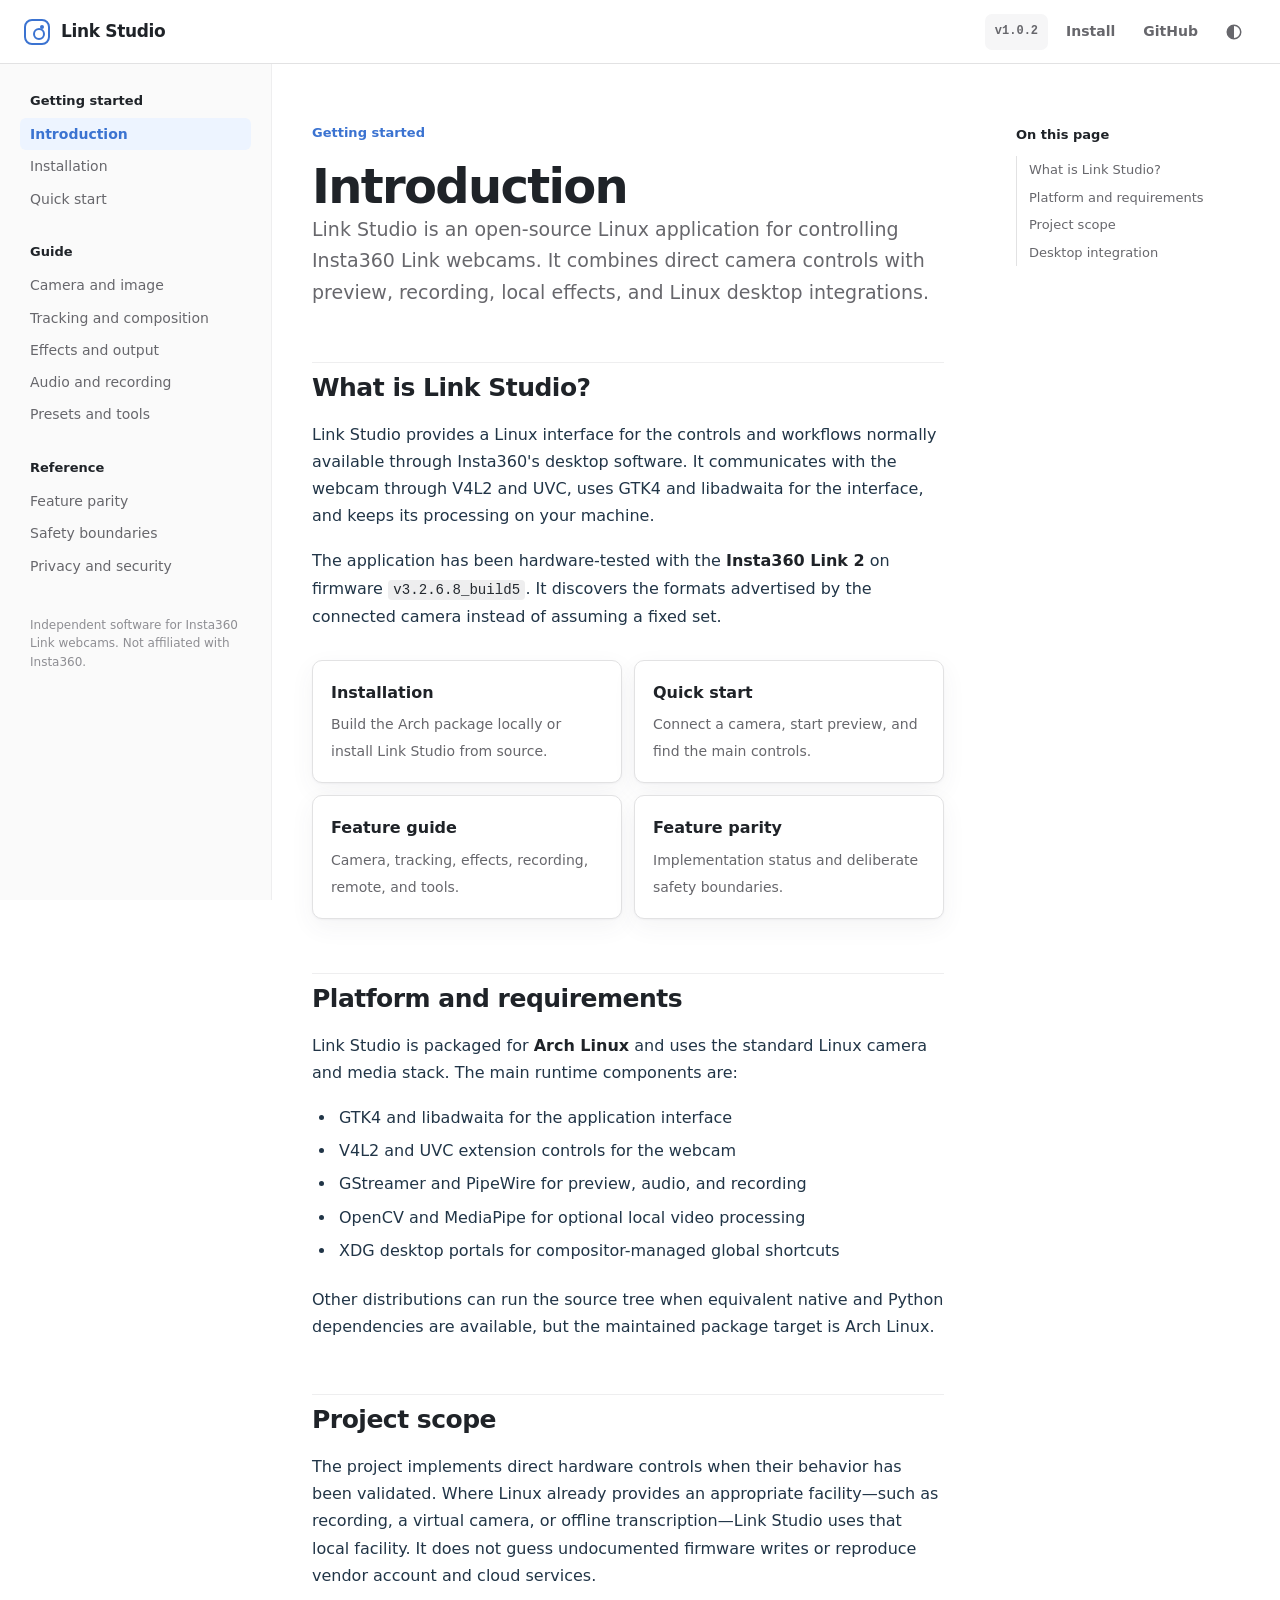
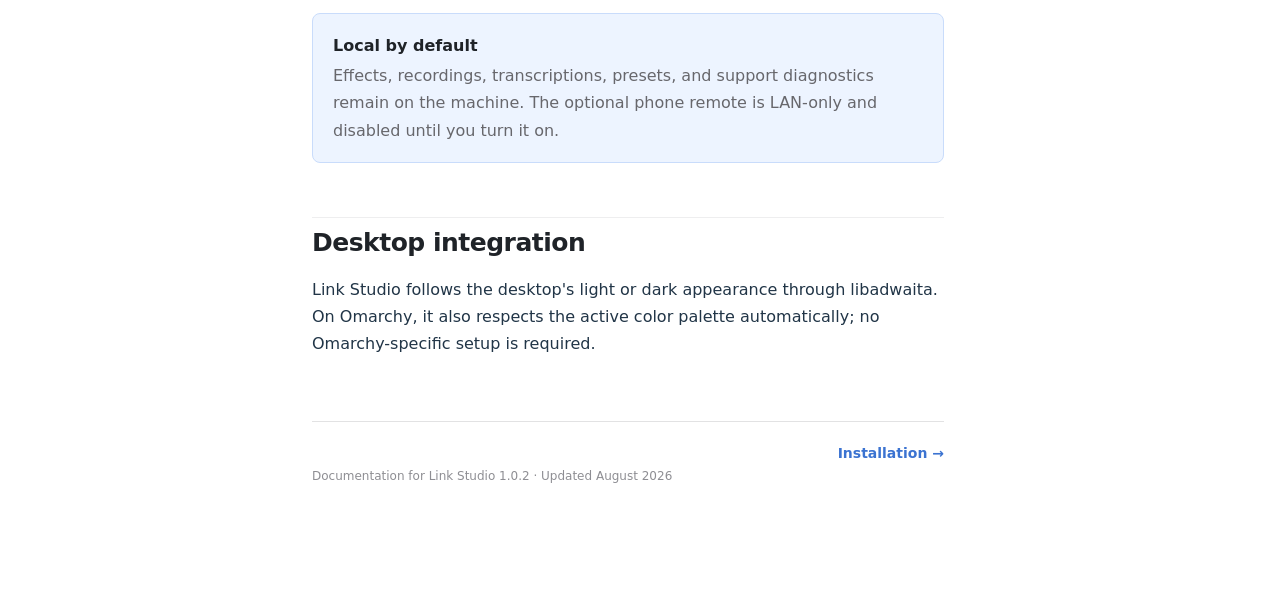
==== commit 097e947e: "Document local Arch install while AUR registration is closed" ====
--- a/site/index.html
+++ b/site/index.html
@@ -75,7 +75,7 @@
             <div class="quick-links">
               <a class="quick-link" href="docs/installation.html">
                 <strong>Installation</strong>
-                <span>Install the AUR package or run Link Studio from source.</span>
+                <span>Build the Arch package locally or install Link Studio from source.</span>
               </a>
               <a class="quick-link" href="docs/">
                 <strong>Quick start</strong>
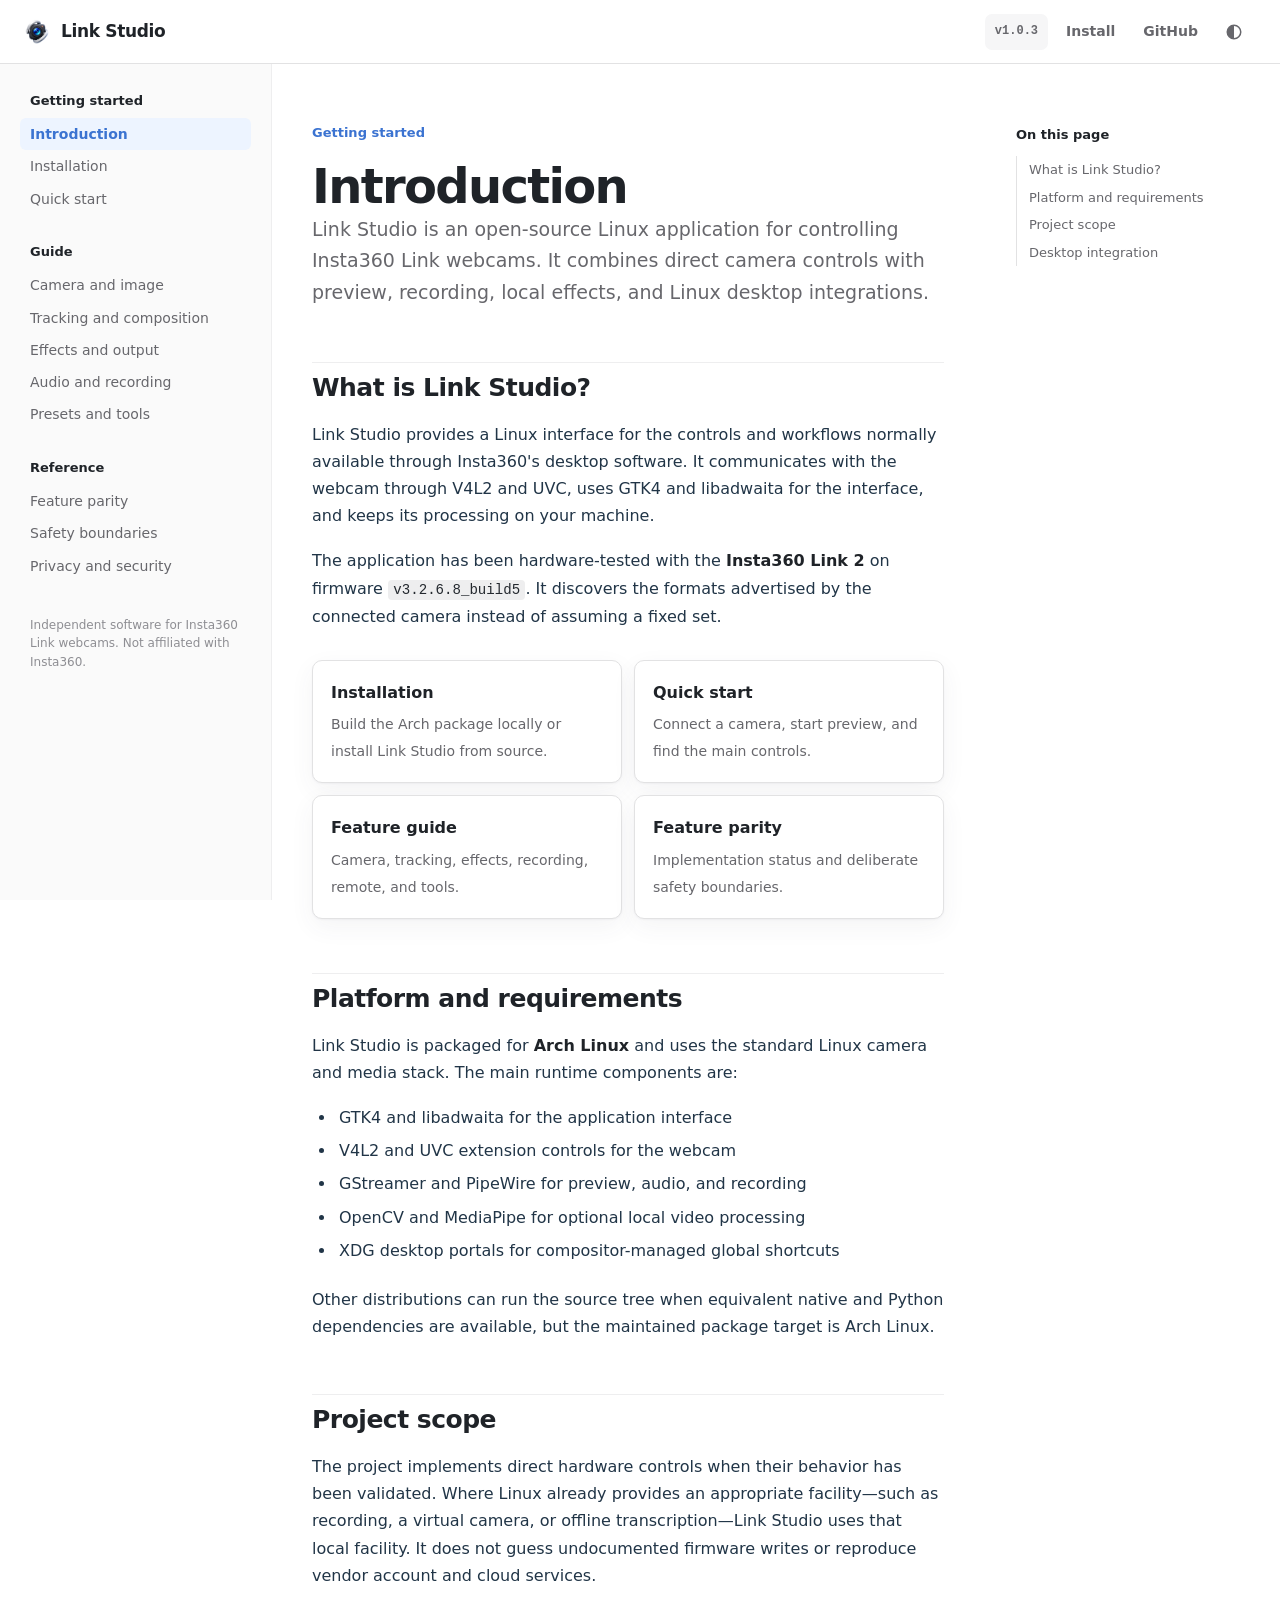
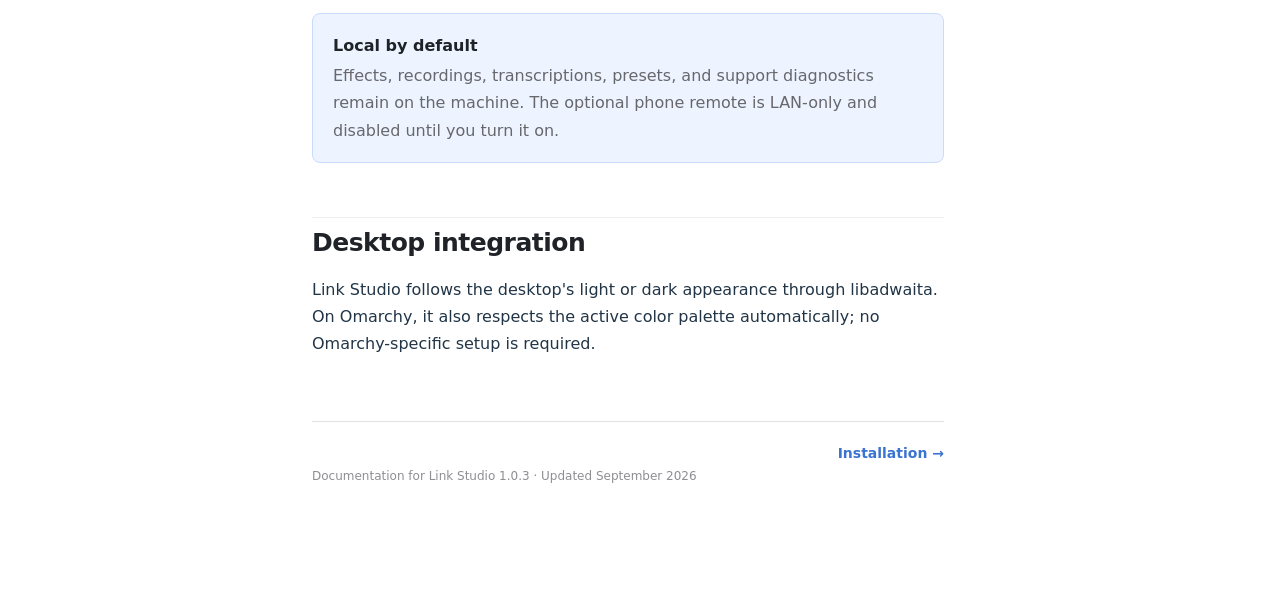
==== commit 579fa3f4: "Add Link Studio application icon" ====
--- a/site/index.html
+++ b/site/index.html
@@ -10,6 +10,7 @@
     <meta property="og:type" content="website">
     <meta property="og:url" content="https://jweaver60.github.io/link-studio/">
     <title>Introduction · Link Studio</title>
+    <link rel="icon" href="assets/icon.png" type="image/png">
     <link rel="stylesheet" href="assets/styles.css">
     <script src="assets/site.js" defer></script>
   </head>
@@ -21,7 +22,7 @@
         <span>Link Studio</span>
       </a>
       <div class="header-content">
-        <span class="version-pill">v1.0.2</span>
+        <span class="version-pill">v1.0.3</span>
         <a class="header-link" href="docs/installation.html">Install</a>
         <a class="header-link" href="https://github.com/jweaver60/link-studio">GitHub</a>
         <button class="icon-button" type="button" data-theme-toggle aria-label="Change color theme">
@@ -116,7 +117,7 @@
               <span></span>
               <a href="docs/installation.html">Installation →</a>
             </nav>
-            <p class="page-footer">Documentation for Link Studio 1.0.2 · Updated August 2026</p>
+            <p class="page-footer">Documentation for Link Studio 1.0.3 · Updated September 2026</p>
           </article>
 
           <aside class="page-toc" aria-label="On this page">
--- a/site/assets/styles.css
+++ b/site/assets/styles.css
@@ -128,29 +128,8 @@
 .brand-mark {
   width: 26px;
   height: 26px;
-  position: relative;
   flex: 0 0 auto;
-  border: 2px solid var(--accent);
-  border-radius: 8px;
-}
-.brand-mark::before {
-  content: "";
-  position: absolute;
-  width: 8px;
-  height: 8px;
-  inset: 7px;
-  border: 2px solid var(--accent);
-  border-radius: 50%;
-}
-.brand-mark::after {
-  content: "";
-  position: absolute;
-  width: 4px;
-  height: 4px;
-  top: 4px;
-  right: 4px;
-  border-radius: 50%;
-  background: var(--accent);
+  background: url("icon.png") center / contain no-repeat;
 }
 .header-content {
   height: 100%;
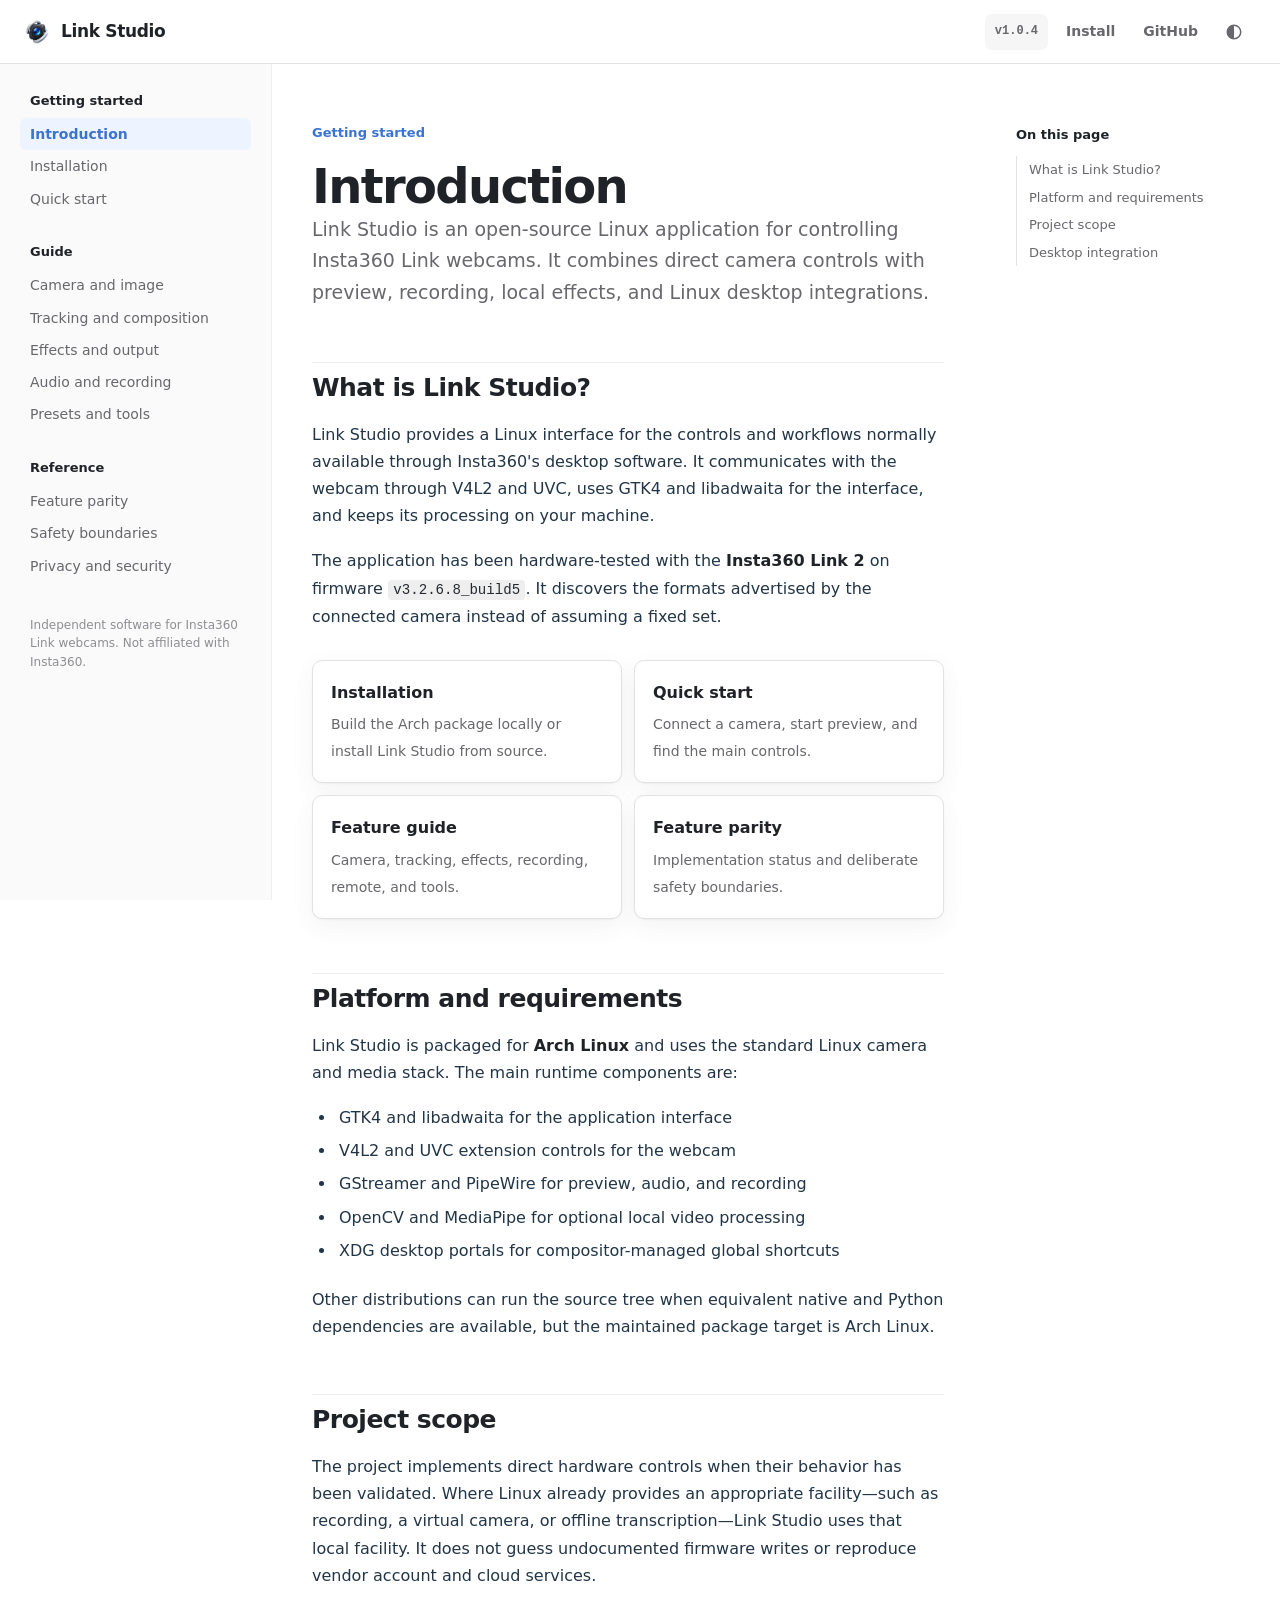
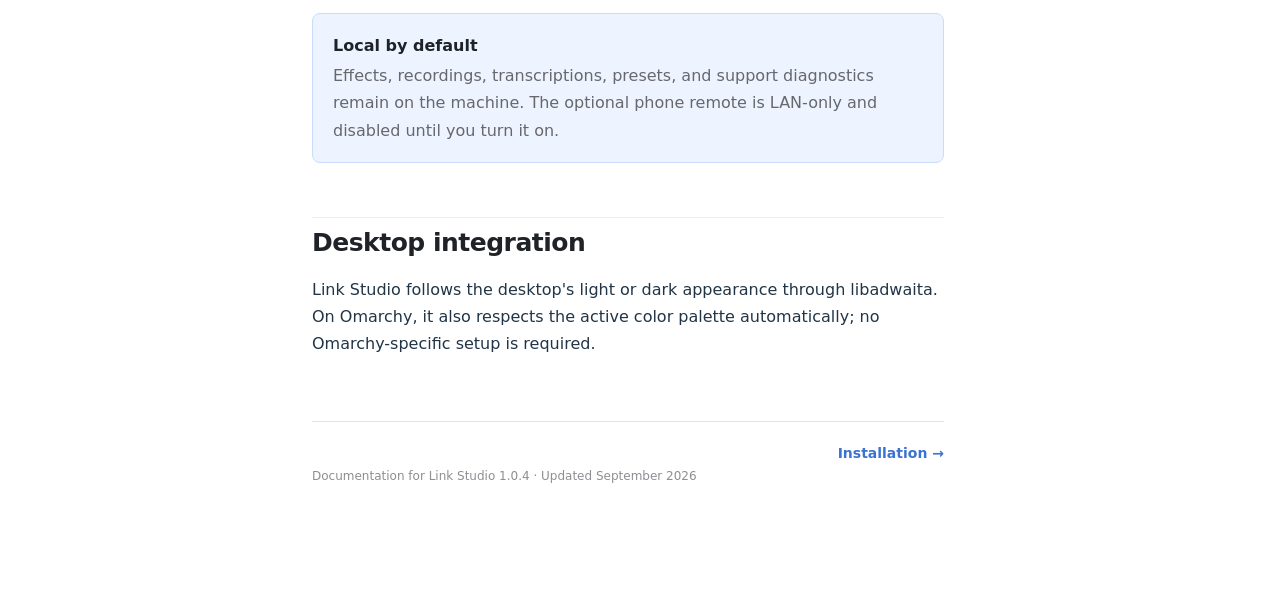
==== commit a15bf2ab: "Harden user icon installation" ====
--- a/site/index.html
+++ b/site/index.html
@@ -22,7 +22,7 @@
         <span>Link Studio</span>
       </a>
       <div class="header-content">
-        <span class="version-pill">v1.0.3</span>
+        <span class="version-pill">v1.0.4</span>
         <a class="header-link" href="docs/installation.html">Install</a>
         <a class="header-link" href="https://github.com/jweaver60/link-studio">GitHub</a>
         <button class="icon-button" type="button" data-theme-toggle aria-label="Change color theme">
@@ -117,7 +117,7 @@
               <span></span>
               <a href="docs/installation.html">Installation →</a>
             </nav>
-            <p class="page-footer">Documentation for Link Studio 1.0.3 · Updated September 2026</p>
+            <p class="page-footer">Documentation for Link Studio 1.0.4 · Updated September 2026</p>
           </article>
 
           <aside class="page-toc" aria-label="On this page">
